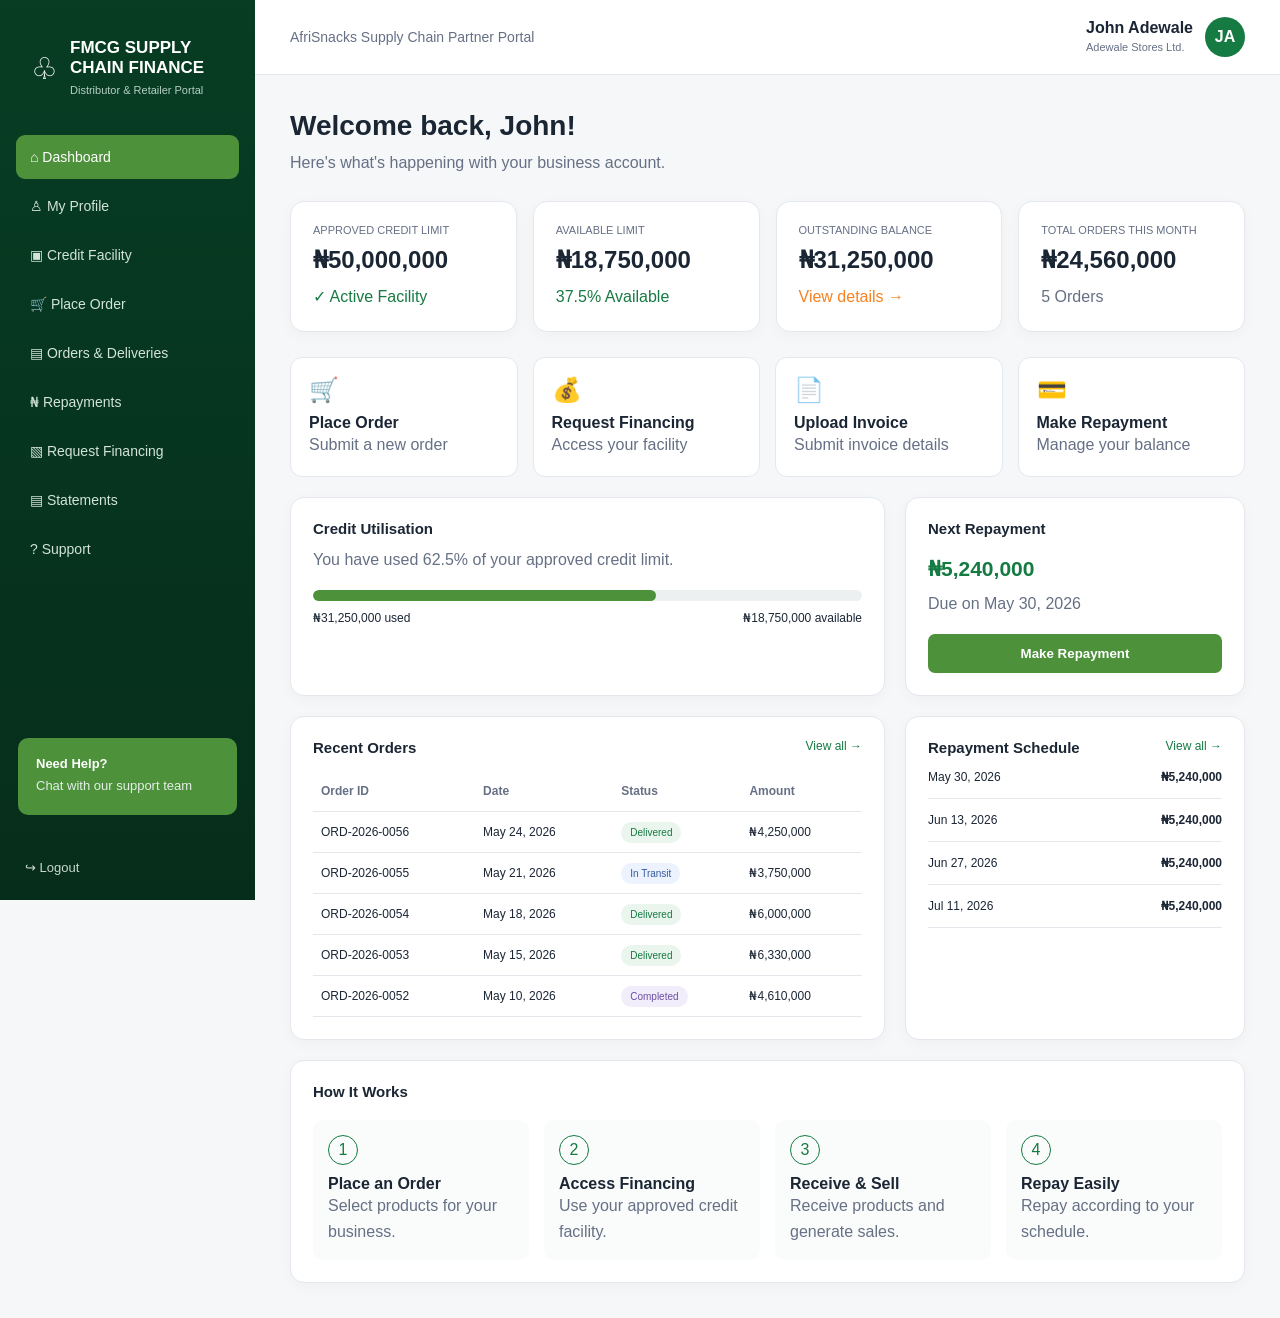
==== distributor.html @ 03cd9485 "Add files via upload" ====
<!DOCTYPE html>
<html lang="en">
<head>
<meta charset="UTF-8">
<meta name="viewport" content="width=device-width, initial-scale=1.0">

<title>AfriSnacks Supply Chain Partner Portal</title>

<style>

*{
  box-sizing:border-box;
  margin:0;
  padding:0;
}

:root{
  --green:#0A4B2A;
  --green2:#167A43;
  --lightgreen:#EAF5ED;
  --orange:#F58220;
  --navy:#10243E;
  --bg:#F5F7F8;
  --white:#FFFFFF;
  --text:#1B2635;
  --muted:#667085;
  --border:#E4E7EC;
}

body{
  font-family:Arial,Helvetica,sans-serif;
  background:var(--bg);
  color:var(--text);
}

.app{
  display:flex;
  min-height:100vh;
}

/* SIDEBAR */

.sidebar{
  width:255px;
  background:linear-gradient(180deg,#073D23,#062D1B);
  color:white;
  padding:28px 16px;
  position:fixed;
  left:0;
  top:0;
  bottom:0;
  z-index:20;
}

.brand{
  padding:10px 15px 35px;
  display:flex;
  gap:12px;
  align-items:center;
}

.brand-icon{
  font-size:30px;
}

.brand h2{
  font-size:17px;
}

.brand p{
  font-size:11px;
  color:#b6d0c0;
  margin-top:4px;
}

.nav-btn{
  width:100%;
  border:none;
  background:transparent;
  color:#d2e3d9;
  padding:14px;
  text-align:left;
  border-radius:9px;
  margin-bottom:5px;
  cursor:pointer;
  font-size:14px;
}

.nav-btn:hover{
  background:rgba(255,255,255,.08);
}

.nav-btn.active{
  background:#4D913B;
  color:white;
}

.help{
  position:absolute;
  bottom:85px;
  left:18px;
  right:18px;
  padding:18px;
  background:#4D913B;
  border-radius:10px;
  font-size:13px;
}

.logout{
  position:absolute;
  bottom:25px;
  left:25px;
  color:#c9d9cf;
  font-size:13px;
  cursor:pointer;
}

/* MAIN */

.main{
  margin-left:255px;
  width:calc(100% - 255px);
}

.topbar{
  min-height:75px;
  background:white;
  border-bottom:1px solid var(--border);
  display:flex;
  align-items:center;
  justify-content:space-between;
  padding:15px 35px;
}

.portal-name{
  color:var(--muted);
  font-size:14px;
}

.user{
  display:flex;
  align-items:center;
  gap:12px;
}

.avatar{
  width:40px;
  height:40px;
  border-radius:50%;
  background:var(--green2);
  color:white;
  display:flex;
  align-items:center;
  justify-content:center;
  font-weight:bold;
}

.content{
  padding:35px;
  max-width:1500px;
}

/* GENERAL */

h1{
  font-size:28px;
  margin-bottom:8px;
}

h2{
  font-size:19px;
}

h3{
  font-size:15px;
}

p{
  color:var(--muted);
  line-height:1.6;
}

.card{
  background:white;
  border:1px solid var(--border);
  border-radius:14px;
  padding:22px;
  box-shadow:0 4px 15px rgba(16,36,62,.03);
}

.label{
  font-size:11px;
  color:var(--muted);
  text-transform:uppercase;
}

.green{
  color:var(--green2);
}

.orange{
  color:var(--orange);
}

.btn{
  border:none;
  border-radius:7px;
  padding:12px 18px;
  font-weight:bold;
  cursor:pointer;
}

.primary{
  background:#4D913B;
  color:white;
}

.secondary{
  background:#eef5ef;
  color:var(--green);
}

.mobile-menu{
  display:none;
}

/* KPI */

.kpi-grid{
  display:grid;
  grid-template-columns:repeat(4,1fr);
  gap:16px;
  margin:25px 0;
}

.kpi-value{
  font-size:24px;
  font-weight:bold;
  margin:10px 0;
}

/* GRID */

.two-col{
  display:grid;
  grid-template-columns:1.4fr .8fr;
  gap:20px;
  margin-bottom:20px;
}

.orders-grid{
  display:grid;
  grid-template-columns:1.4fr .8fr;
  gap:20px;
}

/* UTILISATION */

.progress{
  width:100%;
  height:11px;
  background:#edf0f1;
  border-radius:10px;
  overflow:hidden;
  margin:18px 0 10px;
}

.progress span{
  display:block;
  height:100%;
  width:62.5%;
  background:#4D913B;
  border-radius:10px;
}

/* TABLE */

.table{
  width:100%;
  border-collapse:collapse;
  margin-top:15px;
}

.table th,
.table td{
  text-align:left;
  padding:13px 8px;
  border-bottom:1px solid var(--border);
  font-size:12px;
}

.table th{
  color:var(--muted);
}

.badge{
  padding:5px 9px;
  border-radius:20px;
  font-size:10px;
}

.delivered{
  color:var(--green2);
  background:#eaf5ed;
}

.transit{
  color:#355B9B;
  background:#edf2ff;
}

.completed{
  color:#6B4EA0;
  background:#f1edfb;
}

/* REPAYMENT */

.repayment{
  padding:14px 0;
  border-bottom:1px solid var(--border);
  display:flex;
  justify-content:space-between;
  gap:10px;
  font-size:12px;
}

/* HOW */

.how{
  display:grid;
  grid-template-columns:repeat(4,1fr);
  gap:15px;
}

.how-step{
  padding:15px;
  border-radius:10px;
  background:#fafbfb;
}

.number{
  width:30px;
  height:30px;
  border-radius:50%;
  border:1px solid var(--green2);
  color:var(--green2);
  display:flex;
  align-items:center;
  justify-content:center;
  margin-bottom:10px;
}

/* ACTIONS */

.quick-actions{
  display:grid;
  grid-template-columns:repeat(4,1fr);
  gap:15px;
  margin-bottom:20px;
}

.action{
  background:white;
  border:1px solid var(--border);
  border-radius:12px;
  padding:18px;
  cursor:pointer;
  transition:.2s;
}

.action:hover{
  transform:translateY(-4px);
  box-shadow:0 10px 20px rgba(0,0,0,.06);
}

.action-icon{
  font-size:24px;
  margin-bottom:10px;
}

/* MODAL */

.modal{
  display:none;
  position:fixed;
  inset:0;
  background:rgba(0,0,0,.5);
  align-items:center;
  justify-content:center;
  z-index:100;
  padding:20px;
}

.modal.show{
  display:flex;
}

.modal-box{
  background:white;
  width:min(500px,100%);
  padding:30px;
  border-radius:16px;
}

.modal-box h2{
  margin-bottom:15px;
}

.modal-box input,
.modal-box select{
  width:100%;
  padding:13px;
  margin:10px 0;
  border:1px solid var(--border);
  border-radius:7px;
}

.modal-actions{
  display:flex;
  justify-content:flex-end;
  gap:10px;
  margin-top:15px;
}

/* MOBILE */

@media(max-width:1000px){

.sidebar{
  transform:translateX(-100%);
  transition:.3s;
}

.sidebar.show{
  transform:translateX(0);
}

.main{
  margin-left:0;
  width:100%;
}

.mobile-menu{
  display:block;
  border:none;
  background:none;
  font-size:24px;
}

.kpi-grid{
  grid-template-columns:repeat(2,1fr);
}

.two-col,
.orders-grid{
  grid-template-columns:1fr;
}

.quick-actions{
  grid-template-columns:repeat(2,1fr);
}

}

@media(max-width:600px){

.content{
  padding:20px;
}

.topbar{
  padding:15px 20px;
}

.portal-name{
  display:none;
}

.kpi-grid,
.quick-actions,
.how{
  grid-template-columns:1fr;
}

.table-wrap{
  overflow-x:auto;
}

.table{
  min-width:600px;
}

}

</style>
</head>

<body>

<div class="app">

<aside class="sidebar" id="sidebar">

<div class="brand">

<div class="brand-icon">♧</div>

<div>
<h2>FMCG SUPPLY CHAIN FINANCE</h2>
<p>Distributor & Retailer Portal</p>
</div>

</div>


<button class="nav-btn active">⌂ Dashboard</button>
<button class="nav-btn">♙ My Profile</button>
<button class="nav-btn">▣ Credit Facility</button>
<button class="nav-btn" onclick="openModal('orderModal')">🛒 Place Order</button>
<button class="nav-btn">▤ Orders & Deliveries</button>
<button class="nav-btn" onclick="openModal('repaymentModal')">₦ Repayments</button>
<button class="nav-btn" onclick="openModal('financeModal')">▧ Request Financing</button>
<button class="nav-btn">▤ Statements</button>
<button class="nav-btn">? Support</button>


<div class="help">
<strong>Need Help?</strong>
<p style="color:#e3efe8;margin-top:5px">
Chat with our support team
</p>
</div>

<div class="logout">
↪ Logout
</div>

</aside>


<main class="main">

<header class="topbar">

<button class="mobile-menu" onclick="toggleMenu()">☰</button>

<div class="portal-name">
AfriSnacks Supply Chain Partner Portal
</div>

<div class="user">
<div>
<strong>John Adewale</strong><br>
<span style="font-size:11px;color:#667085">Adewale Stores Ltd.</span>
</div>

<div class="avatar">JA</div>
</div>

</header>


<section class="content">

<h1>Welcome back, John!</h1>

<p>Here's what's happening with your business account.</p>


<div class="kpi-grid">

<div class="card">
<div class="label">APPROVED CREDIT LIMIT</div>
<div class="kpi-value">₦50,000,000</div>
<p class="green">✓ Active Facility</p>
</div>

<div class="card">
<div class="label">AVAILABLE LIMIT</div>
<div class="kpi-value">₦18,750,000</div>
<p class="green">37.5% Available</p>
</div>

<div class="card">
<div class="label">OUTSTANDING BALANCE</div>
<div class="kpi-value">₦31,250,000</div>
<p class="orange">View details →</p>
</div>

<div class="card">
<div class="label">TOTAL ORDERS THIS MONTH</div>
<div class="kpi-value">₦24,560,000</div>
<p>5 Orders</p>
</div>

</div>


<div class="quick-actions">

<div class="action" onclick="openModal('orderModal')">
<div class="action-icon">🛒</div>
<strong>Place Order</strong>
<p>Submit a new order</p>
</div>

<div class="action" onclick="openModal('financeModal')">
<div class="action-icon">💰</div>
<strong>Request Financing</strong>
<p>Access your facility</p>
</div>

<div class="action" onclick="openModal('invoiceModal')">
<div class="action-icon">📄</div>
<strong>Upload Invoice</strong>
<p>Submit invoice details</p>
</div>

<div class="action" onclick="openModal('repaymentModal')">
<div class="action-icon">💳</div>
<strong>Make Repayment</strong>
<p>Manage your balance</p>
</div>

</div>


<div class="two-col">

<div class="card">

<h3>Credit Utilisation</h3>

<p style="margin-top:10px">
You have used 62.5% of your approved credit limit.
</p>

<div class="progress">
<span></span>
</div>

<div style="display:flex;justify-content:space-between;font-size:12px">
<span>₦31,250,000 used</span>
<span>₦18,750,000 available</span>
</div>

</div>


<div class="card">

<h3>Next Repayment</h3>

<div class="kpi-value green"
style="font-size:21px;margin-top:20px">
₦5,240,000
</div>

<p>Due on May 30, 2026</p>

<button class="btn primary"
style="width:100%;margin-top:18px"
onclick="openModal('repaymentModal')">
Make Repayment
</button>

</div>

</div>


<div class="orders-grid">

<div class="card">

<div style="display:flex;justify-content:space-between">
<h3>Recent Orders</h3>
<span class="green" style="font-size:12px">View all →</span>
</div>

<div class="table-wrap">

<table class="table">

<thead>
<tr>
<th>Order ID</th>
<th>Date</th>
<th>Status</th>
<th>Amount</th>
</tr>
</thead>

<tbody>

<tr>
<td>ORD-2026-0056</td>
<td>May 24, 2026</td>
<td><span class="badge delivered">Delivered</span></td>
<td>₦4,250,000</td>
</tr>

<tr>
<td>ORD-2026-0055</td>
<td>May 21, 2026</td>
<td><span class="badge transit">In Transit</span></td>
<td>₦3,750,000</td>
</tr>

<tr>
<td>ORD-2026-0054</td>
<td>May 18, 2026</td>
<td><span class="badge delivered">Delivered</span></td>
<td>₦6,000,000</td>
</tr>

<tr>
<td>ORD-2026-0053</td>
<td>May 15, 2026</td>
<td><span class="badge delivered">Delivered</span></td>
<td>₦6,330,000</td>
</tr>

<tr>
<td>ORD-2026-0052</td>
<td>May 10, 2026</td>
<td><span class="badge completed">Completed</span></td>
<td>₦4,610,000</td>
</tr>

</tbody>

</table>

</div>

</div>


<div class="card">

<div style="display:flex;justify-content:space-between">
<h3>Repayment Schedule</h3>
<span class="green" style="font-size:12px">View all →</span>
</div>

<div class="repayment">
<span>May 30, 2026</span>
<strong>₦5,240,000</strong>
</div>

<div class="repayment">
<span>Jun 13, 2026</span>
<strong>₦5,240,000</strong>
</div>

<div class="repayment">
<span>Jun 27, 2026</span>
<strong>₦5,240,000</strong>
</div>

<div class="repayment">
<span>Jul 11, 2026</span>
<strong>₦5,240,000</strong>
</div>

</div>

</div>


<div class="card" style="margin-top:20px">

<h3>How It Works</h3>

<div class="how" style="margin-top:20px">

<div class="how-step">
<div class="number">1</div>
<strong>Place an Order</strong>
<p>Select products for your business.</p>
</div>

<div class="how-step">
<div class="number">2</div>
<strong>Access Financing</strong>
<p>Use your approved credit facility.</p>
</div>

<div class="how-step">
<div class="number">3</div>
<strong>Receive & Sell</strong>
<p>Receive products and generate sales.</p>
</div>

<div class="how-step">
<div class="number">4</div>
<strong>Repay Easily</strong>
<p>Repay according to your schedule.</p>
</div>

</div>

</div>

</section>

</main>

</div>


<!-- ORDER MODAL -->

<div class="modal" id="orderModal">

<div class="modal-box">

<h2>Place New Order</h2>

<p>Select products and submit an order request.</p>

<select>
<option>Select Product Category</option>
<option>Snacks</option>
<option>Beverages</option>
<option>Confectionery</option>
</select>

<input type="number" placeholder="Order Amount">

<div class="modal-actions">

<button class="btn secondary"
onclick="closeModal('orderModal')">
Cancel
</button>

<button class="btn primary"
onclick="submitOrder()">
Submit Order
</button>

</div>

</div>

</div>


<!-- FINANCING MODAL -->

<div class="modal" id="financeModal">

<div class="modal-box">

<h2>Request Financing</h2>

<p>Your available facility is ₦18,750,000.</p>

<input type="number" placeholder="Enter Financing Amount">

<div class="modal-actions">

<button class="btn secondary"
onclick="closeModal('financeModal')">
Cancel
</button>

<button class="btn primary"
onclick="submitFinance()">
Submit Request
</button>

</div>

</div>

</div>


<!-- INVOICE MODAL -->

<div class="modal" id="invoiceModal">

<div class="modal-box">

<h2>Upload Invoice</h2>

<input type="text" placeholder="Invoice Number">

<input type="number" placeholder="Invoice Amount">

<input type="file">

<div class="modal-actions">

<button class="btn secondary"
onclick="closeModal('invoiceModal')">
Cancel
</button>

<button class="btn primary"
onclick="submitInvoice()">
Upload Invoice
</button>

</div>

</div>

</div>


<!-- REPAYMENT MODAL -->

<div class="modal" id="repaymentModal">

<div class="modal-box">

<h2>Make Repayment</h2>

<p>Next repayment: ₦5,240,000</p>

<input type="number" placeholder="Enter Repayment Amount">

<div class="modal-actions">

<button class="btn secondary"
onclick="closeModal('repaymentModal')">
Cancel
</button>

<button class="btn primary"
onclick="submitRepayment()">
Confirm Payment
</button>

</div>

</div>

</div>


<script>

function toggleMenu(){
document.getElementById("sidebar").classList.toggle("show");
}

function openModal(id){
document.getElementById(id).classList.add("show");
}

function closeModal(id){
document.getElementById(id).classList.remove("show");
}

function submitOrder(){
closeModal("orderModal");
alert("✓ Order request successfully submitted!");
}

function submitFinance(){
closeModal("financeModal");
alert("✓ Financing request submitted for review!");
}

function submitInvoice(){
closeModal("invoiceModal");
alert("✓ Invoice successfully uploaded!");
}

function submitRepayment(){
closeModal("repaymentModal");
alert("✓ Repayment request successfully submitted!");
}

</script>

</body>
</html>
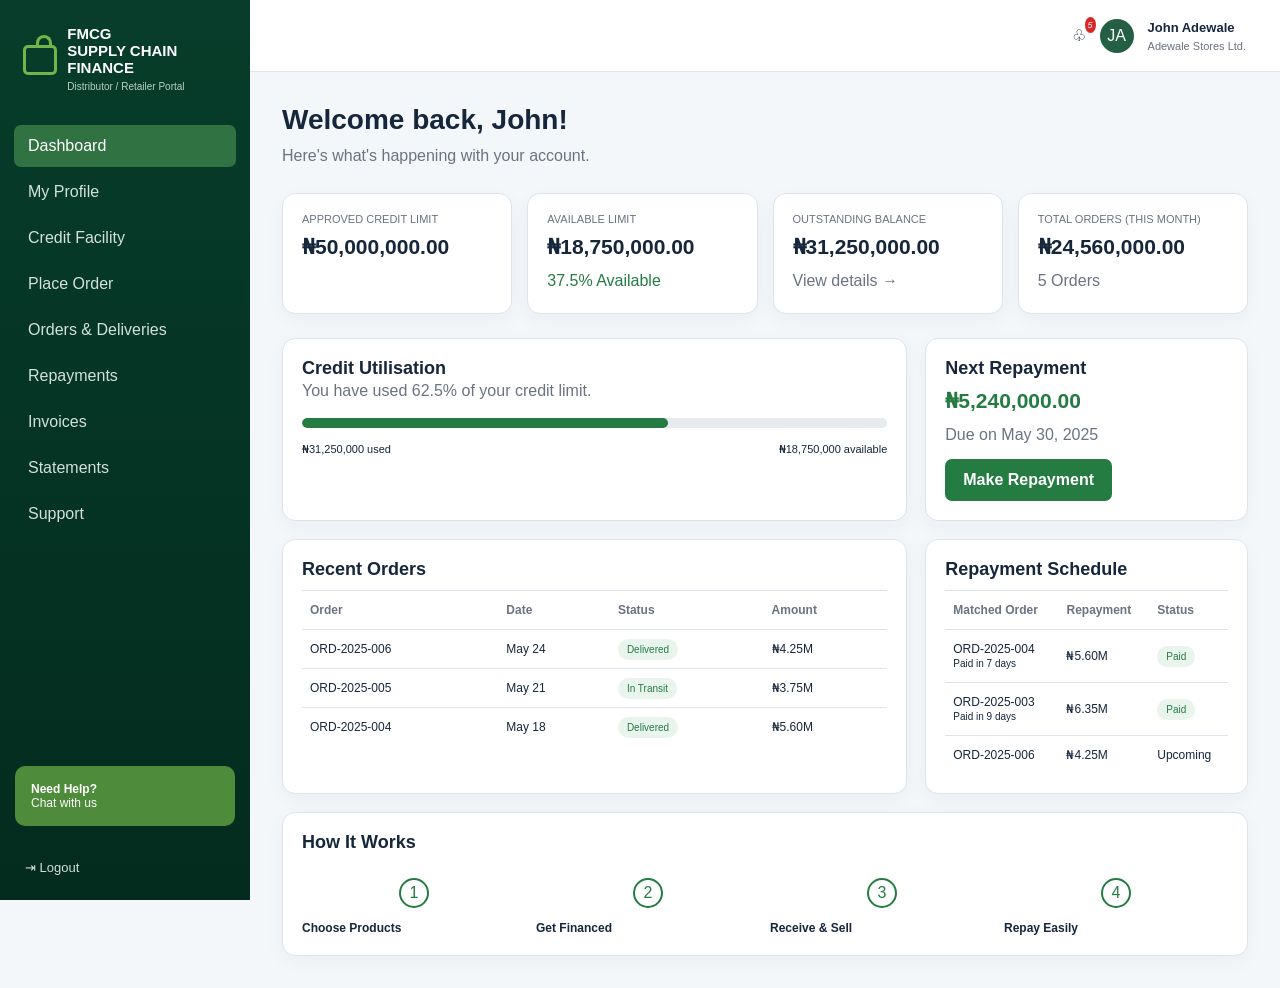
==== commit 67a4e880: "Update distributor.html" ====
--- a/distributor.html
+++ b/distributor.html
@@ -1,984 +1,22 @@
 <!DOCTYPE html>
-<html lang="en">
-<head>
-<meta charset="UTF-8">
-<meta name="viewport" content="width=device-width, initial-scale=1.0">
-
-<title>AfriSnacks Supply Chain Partner Portal</title>
-
+<html lang="en"><head><meta charset="UTF-8"><meta name="viewport" content="width=device-width,initial-scale=1.0"><title>AfriSnacks Supply Chain Finance Portal</title>
 <style>
-
-*{
-  box-sizing:border-box;
-  margin:0;
-  padding:0;
-}
-
-:root{
-  --green:#0A4B2A;
-  --green2:#167A43;
-  --lightgreen:#EAF5ED;
-  --orange:#F58220;
-  --navy:#10243E;
-  --bg:#F5F7F8;
-  --white:#FFFFFF;
-  --text:#1B2635;
-  --muted:#667085;
-  --border:#E4E7EC;
-}
-
-body{
-  font-family:Arial,Helvetica,sans-serif;
-  background:var(--bg);
-  color:var(--text);
-}
-
-.app{
-  display:flex;
-  min-height:100vh;
-}
-
-/* SIDEBAR */
-
-.sidebar{
-  width:255px;
-  background:linear-gradient(180deg,#073D23,#062D1B);
-  color:white;
-  padding:28px 16px;
-  position:fixed;
-  left:0;
-  top:0;
-  bottom:0;
-  z-index:20;
-}
-
-.brand{
-  padding:10px 15px 35px;
-  display:flex;
-  gap:12px;
-  align-items:center;
-}
-
-.brand-icon{
-  font-size:30px;
-}
-
-.brand h2{
-  font-size:17px;
-}
-
-.brand p{
-  font-size:11px;
-  color:#b6d0c0;
-  margin-top:4px;
-}
-
-.nav-btn{
-  width:100%;
-  border:none;
-  background:transparent;
-  color:#d2e3d9;
-  padding:14px;
-  text-align:left;
-  border-radius:9px;
-  margin-bottom:5px;
-  cursor:pointer;
-  font-size:14px;
-}
-
-.nav-btn:hover{
-  background:rgba(255,255,255,.08);
-}
-
-.nav-btn.active{
-  background:#4D913B;
-  color:white;
-}
-
-.help{
-  position:absolute;
-  bottom:85px;
-  left:18px;
-  right:18px;
-  padding:18px;
-  background:#4D913B;
-  border-radius:10px;
-  font-size:13px;
-}
-
-.logout{
-  position:absolute;
-  bottom:25px;
-  left:25px;
-  color:#c9d9cf;
-  font-size:13px;
-  cursor:pointer;
-}
-
-/* MAIN */
-
-.main{
-  margin-left:255px;
-  width:calc(100% - 255px);
-}
-
-.topbar{
-  min-height:75px;
-  background:white;
-  border-bottom:1px solid var(--border);
-  display:flex;
-  align-items:center;
-  justify-content:space-between;
-  padding:15px 35px;
-}
-
-.portal-name{
-  color:var(--muted);
-  font-size:14px;
-}
-
-.user{
-  display:flex;
-  align-items:center;
-  gap:12px;
-}
-
-.avatar{
-  width:40px;
-  height:40px;
-  border-radius:50%;
-  background:var(--green2);
-  color:white;
-  display:flex;
-  align-items:center;
-  justify-content:center;
-  font-weight:bold;
-}
-
-.content{
-  padding:35px;
-  max-width:1500px;
-}
-
-/* GENERAL */
-
-h1{
-  font-size:28px;
-  margin-bottom:8px;
-}
-
-h2{
-  font-size:19px;
-}
-
-h3{
-  font-size:15px;
-}
-
-p{
-  color:var(--muted);
-  line-height:1.6;
-}
-
-.card{
-  background:white;
-  border:1px solid var(--border);
-  border-radius:14px;
-  padding:22px;
-  box-shadow:0 4px 15px rgba(16,36,62,.03);
-}
-
-.label{
-  font-size:11px;
-  color:var(--muted);
-  text-transform:uppercase;
-}
-
-.green{
-  color:var(--green2);
-}
-
-.orange{
-  color:var(--orange);
-}
-
-.btn{
-  border:none;
-  border-radius:7px;
-  padding:12px 18px;
-  font-weight:bold;
-  cursor:pointer;
-}
-
-.primary{
-  background:#4D913B;
-  color:white;
-}
-
-.secondary{
-  background:#eef5ef;
-  color:var(--green);
-}
-
-.mobile-menu{
-  display:none;
-}
-
-/* KPI */
-
-.kpi-grid{
-  display:grid;
-  grid-template-columns:repeat(4,1fr);
-  gap:16px;
-  margin:25px 0;
-}
-
-.kpi-value{
-  font-size:24px;
-  font-weight:bold;
-  margin:10px 0;
-}
-
-/* GRID */
-
-.two-col{
-  display:grid;
-  grid-template-columns:1.4fr .8fr;
-  gap:20px;
-  margin-bottom:20px;
-}
-
-.orders-grid{
-  display:grid;
-  grid-template-columns:1.4fr .8fr;
-  gap:20px;
-}
-
-/* UTILISATION */
-
-.progress{
-  width:100%;
-  height:11px;
-  background:#edf0f1;
-  border-radius:10px;
-  overflow:hidden;
-  margin:18px 0 10px;
-}
-
-.progress span{
-  display:block;
-  height:100%;
-  width:62.5%;
-  background:#4D913B;
-  border-radius:10px;
-}
-
-/* TABLE */
-
-.table{
-  width:100%;
-  border-collapse:collapse;
-  margin-top:15px;
-}
-
-.table th,
-.table td{
-  text-align:left;
-  padding:13px 8px;
-  border-bottom:1px solid var(--border);
-  font-size:12px;
-}
-
-.table th{
-  color:var(--muted);
-}
-
-.badge{
-  padding:5px 9px;
-  border-radius:20px;
-  font-size:10px;
-}
-
-.delivered{
-  color:var(--green2);
-  background:#eaf5ed;
-}
-
-.transit{
-  color:#355B9B;
-  background:#edf2ff;
-}
-
-.completed{
-  color:#6B4EA0;
-  background:#f1edfb;
-}
-
-/* REPAYMENT */
-
-.repayment{
-  padding:14px 0;
-  border-bottom:1px solid var(--border);
-  display:flex;
-  justify-content:space-between;
-  gap:10px;
-  font-size:12px;
-}
-
-/* HOW */
-
-.how{
-  display:grid;
-  grid-template-columns:repeat(4,1fr);
-  gap:15px;
-}
-
-.how-step{
-  padding:15px;
-  border-radius:10px;
-  background:#fafbfb;
-}
-
-.number{
-  width:30px;
-  height:30px;
-  border-radius:50%;
-  border:1px solid var(--green2);
-  color:var(--green2);
-  display:flex;
-  align-items:center;
-  justify-content:center;
-  margin-bottom:10px;
-}
-
-/* ACTIONS */
-
-.quick-actions{
-  display:grid;
-  grid-template-columns:repeat(4,1fr);
-  gap:15px;
-  margin-bottom:20px;
-}
-
-.action{
-  background:white;
-  border:1px solid var(--border);
-  border-radius:12px;
-  padding:18px;
-  cursor:pointer;
-  transition:.2s;
-}
-
-.action:hover{
-  transform:translateY(-4px);
-  box-shadow:0 10px 20px rgba(0,0,0,.06);
-}
-
-.action-icon{
-  font-size:24px;
-  margin-bottom:10px;
-}
-
-/* MODAL */
-
-.modal{
-  display:none;
-  position:fixed;
-  inset:0;
-  background:rgba(0,0,0,.5);
-  align-items:center;
-  justify-content:center;
-  z-index:100;
-  padding:20px;
-}
-
-.modal.show{
-  display:flex;
-}
-
-.modal-box{
-  background:white;
-  width:min(500px,100%);
-  padding:30px;
-  border-radius:16px;
-}
-
-.modal-box h2{
-  margin-bottom:15px;
-}
-
-.modal-box input,
-.modal-box select{
-  width:100%;
-  padding:13px;
-  margin:10px 0;
-  border:1px solid var(--border);
-  border-radius:7px;
-}
-
-.modal-actions{
-  display:flex;
-  justify-content:flex-end;
-  gap:10px;
-  margin-top:15px;
-}
-
-/* MOBILE */
-
-@media(max-width:1000px){
-
-.sidebar{
-  transform:translateX(-100%);
-  transition:.3s;
-}
-
-.sidebar.show{
-  transform:translateX(0);
-}
-
-.main{
-  margin-left:0;
-  width:100%;
-}
-
-.mobile-menu{
-  display:block;
-  border:none;
-  background:none;
-  font-size:24px;
-}
-
-.kpi-grid{
-  grid-template-columns:repeat(2,1fr);
-}
-
-.two-col,
-.orders-grid{
-  grid-template-columns:1fr;
-}
-
-.quick-actions{
-  grid-template-columns:repeat(2,1fr);
-}
-
-}
-
-@media(max-width:600px){
-
-.content{
-  padding:20px;
-}
-
-.topbar{
-  padding:15px 20px;
-}
-
-.portal-name{
-  display:none;
-}
-
-.kpi-grid,
-.quick-actions,
-.how{
-  grid-template-columns:1fr;
-}
-
-.table-wrap{
-  overflow-x:auto;
-}
-
-.table{
-  min-width:600px;
-}
-
-}
-
-</style>
-</head>
-
-<body>
-
-<div class="app">
-
-<aside class="sidebar" id="sidebar">
-
-<div class="brand">
-
-<div class="brand-icon">♧</div>
-
-<div>
-<h2>FMCG SUPPLY CHAIN FINANCE</h2>
-<p>Distributor & Retailer Portal</p>
-</div>
-
-</div>
-
-
-<button class="nav-btn active">⌂ Dashboard</button>
-<button class="nav-btn">♙ My Profile</button>
-<button class="nav-btn">▣ Credit Facility</button>
-<button class="nav-btn" onclick="openModal('orderModal')">🛒 Place Order</button>
-<button class="nav-btn">▤ Orders & Deliveries</button>
-<button class="nav-btn" onclick="openModal('repaymentModal')">₦ Repayments</button>
-<button class="nav-btn" onclick="openModal('financeModal')">▧ Request Financing</button>
-<button class="nav-btn">▤ Statements</button>
-<button class="nav-btn">? Support</button>
-
-
-<div class="help">
-<strong>Need Help?</strong>
-<p style="color:#e3efe8;margin-top:5px">
-Chat with our support team
-</p>
-</div>
-
-<div class="logout">
-↪ Logout
-</div>
-
-</aside>
-
-
-<main class="main">
-
-<header class="topbar">
-
-<button class="mobile-menu" onclick="toggleMenu()">☰</button>
-
-<div class="portal-name">
-AfriSnacks Supply Chain Partner Portal
-</div>
-
-<div class="user">
-<div>
-<strong>John Adewale</strong><br>
-<span style="font-size:11px;color:#667085">Adewale Stores Ltd.</span>
-</div>
-
-<div class="avatar">JA</div>
-</div>
-
-</header>
-
-
-<section class="content">
-
-<h1>Welcome back, John!</h1>
-
-<p>Here's what's happening with your business account.</p>
-
-
-<div class="kpi-grid">
-
-<div class="card">
-<div class="label">APPROVED CREDIT LIMIT</div>
-<div class="kpi-value">₦50,000,000</div>
-<p class="green">✓ Active Facility</p>
-</div>
-
-<div class="card">
-<div class="label">AVAILABLE LIMIT</div>
-<div class="kpi-value">₦18,750,000</div>
-<p class="green">37.5% Available</p>
-</div>
-
-<div class="card">
-<div class="label">OUTSTANDING BALANCE</div>
-<div class="kpi-value">₦31,250,000</div>
-<p class="orange">View details →</p>
-</div>
-
-<div class="card">
-<div class="label">TOTAL ORDERS THIS MONTH</div>
-<div class="kpi-value">₦24,560,000</div>
-<p>5 Orders</p>
-</div>
-
-</div>
-
-
-<div class="quick-actions">
-
-<div class="action" onclick="openModal('orderModal')">
-<div class="action-icon">🛒</div>
-<strong>Place Order</strong>
-<p>Submit a new order</p>
-</div>
-
-<div class="action" onclick="openModal('financeModal')">
-<div class="action-icon">💰</div>
-<strong>Request Financing</strong>
-<p>Access your facility</p>
-</div>
-
-<div class="action" onclick="openModal('invoiceModal')">
-<div class="action-icon">📄</div>
-<strong>Upload Invoice</strong>
-<p>Submit invoice details</p>
-</div>
-
-<div class="action" onclick="openModal('repaymentModal')">
-<div class="action-icon">💳</div>
-<strong>Make Repayment</strong>
-<p>Manage your balance</p>
-</div>
-
-</div>
-
-
-<div class="two-col">
-
-<div class="card">
-
-<h3>Credit Utilisation</h3>
-
-<p style="margin-top:10px">
-You have used 62.5% of your approved credit limit.
-</p>
-
-<div class="progress">
-<span></span>
-</div>
-
-<div style="display:flex;justify-content:space-between;font-size:12px">
-<span>₦31,250,000 used</span>
-<span>₦18,750,000 available</span>
-</div>
-
-</div>
-
-
-<div class="card">
-
-<h3>Next Repayment</h3>
-
-<div class="kpi-value green"
-style="font-size:21px;margin-top:20px">
-₦5,240,000
-</div>
-
-<p>Due on May 30, 2026</p>
-
-<button class="btn primary"
-style="width:100%;margin-top:18px"
-onclick="openModal('repaymentModal')">
-Make Repayment
-</button>
-
-</div>
-
-</div>
-
-
-<div class="orders-grid">
-
-<div class="card">
-
-<div style="display:flex;justify-content:space-between">
-<h3>Recent Orders</h3>
-<span class="green" style="font-size:12px">View all →</span>
-</div>
-
-<div class="table-wrap">
-
-<table class="table">
-
-<thead>
-<tr>
-<th>Order ID</th>
-<th>Date</th>
-<th>Status</th>
-<th>Amount</th>
-</tr>
-</thead>
-
-<tbody>
-
-<tr>
-<td>ORD-2026-0056</td>
-<td>May 24, 2026</td>
-<td><span class="badge delivered">Delivered</span></td>
-<td>₦4,250,000</td>
-</tr>
-
-<tr>
-<td>ORD-2026-0055</td>
-<td>May 21, 2026</td>
-<td><span class="badge transit">In Transit</span></td>
-<td>₦3,750,000</td>
-</tr>
-
-<tr>
-<td>ORD-2026-0054</td>
-<td>May 18, 2026</td>
-<td><span class="badge delivered">Delivered</span></td>
-<td>₦6,000,000</td>
-</tr>
-
-<tr>
-<td>ORD-2026-0053</td>
-<td>May 15, 2026</td>
-<td><span class="badge delivered">Delivered</span></td>
-<td>₦6,330,000</td>
-</tr>
-
-<tr>
-<td>ORD-2026-0052</td>
-<td>May 10, 2026</td>
-<td><span class="badge completed">Completed</span></td>
-<td>₦4,610,000</td>
-</tr>
-
-</tbody>
-
-</table>
-
-</div>
-
-</div>
-
-
-<div class="card">
-
-<div style="display:flex;justify-content:space-between">
-<h3>Repayment Schedule</h3>
-<span class="green" style="font-size:12px">View all →</span>
-</div>
-
-<div class="repayment">
-<span>May 30, 2026</span>
-<strong>₦5,240,000</strong>
-</div>
-
-<div class="repayment">
-<span>Jun 13, 2026</span>
-<strong>₦5,240,000</strong>
-</div>
-
-<div class="repayment">
-<span>Jun 27, 2026</span>
-<strong>₦5,240,000</strong>
-</div>
-
-<div class="repayment">
-<span>Jul 11, 2026</span>
-<strong>₦5,240,000</strong>
-</div>
-
-</div>
-
-</div>
-
-
-<div class="card" style="margin-top:20px">
-
-<h3>How It Works</h3>
-
-<div class="how" style="margin-top:20px">
-
-<div class="how-step">
-<div class="number">1</div>
-<strong>Place an Order</strong>
-<p>Select products for your business.</p>
-</div>
-
-<div class="how-step">
-<div class="number">2</div>
-<strong>Access Financing</strong>
-<p>Use your approved credit facility.</p>
-</div>
-
-<div class="how-step">
-<div class="number">3</div>
-<strong>Receive & Sell</strong>
-<p>Receive products and generate sales.</p>
-</div>
-
-<div class="how-step">
-<div class="number">4</div>
-<strong>Repay Easily</strong>
-<p>Repay according to your schedule.</p>
-</div>
-
-</div>
-
-</div>
-
-</section>
-
-</main>
-
-</div>
-
-
-<!-- ORDER MODAL -->
-
-<div class="modal" id="orderModal">
-
-<div class="modal-box">
-
-<h2>Place New Order</h2>
-
-<p>Select products and submit an order request.</p>
-
-<select>
-<option>Select Product Category</option>
-<option>Snacks</option>
-<option>Beverages</option>
-<option>Confectionery</option>
-</select>
-
-<input type="number" placeholder="Order Amount">
-
-<div class="modal-actions">
-
-<button class="btn secondary"
-onclick="closeModal('orderModal')">
-Cancel
-</button>
-
-<button class="btn primary"
-onclick="submitOrder()">
-Submit Order
-</button>
-
-</div>
-
-</div>
-
-</div>
-
-
-<!-- FINANCING MODAL -->
-
-<div class="modal" id="financeModal">
-
-<div class="modal-box">
-
-<h2>Request Financing</h2>
-
-<p>Your available facility is ₦18,750,000.</p>
-
-<input type="number" placeholder="Enter Financing Amount">
-
-<div class="modal-actions">
-
-<button class="btn secondary"
-onclick="closeModal('financeModal')">
-Cancel
-</button>
-
-<button class="btn primary"
-onclick="submitFinance()">
-Submit Request
-</button>
-
-</div>
-
-</div>
-
-</div>
-
-
-<!-- INVOICE MODAL -->
-
-<div class="modal" id="invoiceModal">
-
-<div class="modal-box">
-
-<h2>Upload Invoice</h2>
-
-<input type="text" placeholder="Invoice Number">
-
-<input type="number" placeholder="Invoice Amount">
-
-<input type="file">
-
-<div class="modal-actions">
-
-<button class="btn secondary"
-onclick="closeModal('invoiceModal')">
-Cancel
-</button>
-
-<button class="btn primary"
-onclick="submitInvoice()">
-Upload Invoice
-</button>
-
-</div>
-
-</div>
-
-</div>
-
-
-<!-- REPAYMENT MODAL -->
-
-<div class="modal" id="repaymentModal">
-
-<div class="modal-box">
-
-<h2>Make Repayment</h2>
-
-<p>Next repayment: ₦5,240,000</p>
-
-<input type="number" placeholder="Enter Repayment Amount">
-
-<div class="modal-actions">
-
-<button class="btn secondary"
-onclick="closeModal('repaymentModal')">
-Cancel
-</button>
-
-<button class="btn primary"
-onclick="submitRepayment()">
-Confirm Payment
-</button>
-
-</div>
-
-</div>
-
-</div>
-
-
+:root{--navy:#002A5C;--deep:#001C3D;--green:#247C42;--orange:#F58220;--bg:#F4F7FA;--ink:#16263B;--muted:#6B7280;--line:#DDE4EC;--white:#fff}*{box-sizing:border-box;margin:0;padding:0}body{font-family:Arial,Helvetica,sans-serif;background:var(--bg);color:var(--ink)}button{font:inherit}.side{width:250px;background:linear-gradient(180deg,#073D2A,#032B1E);height:100vh;position:fixed;padding:25px 14px;color:white}.logo{display:flex;gap:10px;align-items:center;margin:0 9px 30px}.logo-mark{width:38px;height:30px;border:3px solid #70B64B;border-radius:5px;position:relative}.logo-mark:before{content:"";position:absolute;width:10px;height:10px;border:3px solid #70B64B;border-bottom:0;border-radius:10px 10px 0 0;left:10px;top:-13px}.logo h2{font-size:15px}.logo p{font-size:10px;color:#B7D2C5;margin-top:3px}.nav{border:0;background:transparent;color:#D3E1DB;width:100%;padding:12px 14px;text-align:left;border-radius:7px;margin-bottom:4px;cursor:pointer}.nav:hover,.nav.active{background:#317243;color:white}.help{position:absolute;bottom:74px;left:15px;right:15px;background:#4E8B3A;padding:16px;border-radius:10px;font-size:12px}.logout{position:absolute;bottom:25px;left:25px;color:#D3E1DB;font-size:13px;cursor:pointer}.main{margin-left:250px;min-height:100vh}.top{height:72px;background:white;border-bottom:1px solid var(--line);display:flex;align-items:center;justify-content:space-between;padding:0 34px}.bell{position:relative}.bell i{position:absolute;background:#D92626;color:white;border-radius:50%;font-size:9px;padding:3px;top:-9px;right:-10px}.profile{display:flex;gap:14px;align-items:center}.person{width:34px;height:34px;border-radius:50%;background:#245F43;color:white;display:grid;place-items:center}.content{padding:32px;max-width:1550px}h1{font-size:28px;margin-bottom:8px}h2{font-size:18px}h3{font-size:15px}p{color:var(--muted);line-height:1.55}.cards{display:grid;grid-template-columns:repeat(4,1fr);gap:15px;margin:24px 0}.card{background:white;border:1px solid var(--line);border-radius:13px;padding:19px;box-shadow:0 6px 20px rgba(16,38,61,.04)}.label{font-size:11px;color:var(--muted);text-transform:uppercase}.value{font-size:21px;font-weight:bold;margin:10px 0}.green{color:var(--green)}.orange{color:var(--orange)}.grid{display:grid;grid-template-columns:1.55fr .8fr;gap:18px;margin-top:18px}.progress{height:10px;background:#E7EBEF;border-radius:9px;overflow:hidden;margin:15px 0}.progress span{display:block;height:100%;background:var(--green);border-radius:9px}.table{width:100%;border-collapse:collapse;margin-top:10px}.table th,.table td{padding:12px 8px;border-top:1px solid var(--line);font-size:12px;text-align:left}.table th{color:var(--muted)}.badge{padding:5px 9px;border-radius:20px;background:#E8F4EC;color:var(--green);font-size:10px}.btn{border:0;background:var(--green);color:white;padding:12px 18px;border-radius:7px;font-weight:bold;cursor:pointer}.btn.orangebtn{background:var(--orange);color:#13283B}.pagehead{display:flex;justify-content:space-between;align-items:center;margin-bottom:20px}.timeline{display:grid;grid-template-columns:repeat(4,1fr);gap:10px;margin-top:25px}.timeline .card{text-align:center}.num{width:30px;height:30px;border-radius:50%;border:2px solid var(--green);display:grid;place-items:center;color:var(--green);margin:0 auto 10px}.formgrid{display:grid;grid-template-columns:1fr 1fr;gap:15px;margin-top:20px}input,select{width:100%;padding:12px;border:1px solid var(--line);border-radius:7px;background:white}.empty{padding:40px;text-align:center}.menu{display:none}
+@media(max-width:950px){.side{transform:translateX(-100%);transition:.25s;z-index:10}.side.open{transform:translateX(0)}.main{margin-left:0}.menu{display:block;border:1px solid var(--line);background:white;padding:8px;border-radius:6px}.cards{grid-template-columns:repeat(2,1fr)}.grid{grid-template-columns:1fr}.help{display:none}}
+@media(max-width:600px){.top{padding:0 16px}.content{padding:20px 14px}.cards,.formgrid{grid-template-columns:1fr}.pagehead{gap:10px;align-items:flex-start}.pagehead h1{font-size:24px}.profile span{display:none}.timeline{grid-template-columns:1fr 1fr}.table{font-size:11px}}
+</style></head><body><div id="app"></div>
 <script>
-
-function toggleMenu(){
-document.getElementById("sidebar").classList.toggle("show");
-}
-
-function openModal(id){
-document.getElementById(id).classList.add("show");
-}
-
-function closeModal(id){
-document.getElementById(id).classList.remove("show");
-}
-
-function submitOrder(){
-closeModal("orderModal");
-alert("✓ Order request successfully submitted!");
-}
-
-function submitFinance(){
-closeModal("financeModal");
-alert("✓ Financing request submitted for review!");
-}
-
-function submitInvoice(){
-closeModal("invoiceModal");
-alert("✓ Invoice successfully uploaded!");
-}
-
-function submitRepayment(){
-closeModal("repaymentModal");
-alert("✓ Repayment request successfully submitted!");
-}
-
-</script>
-
-</body>
-</html>+const app=document.getElementById('app');const pages={dashboard:'Dashboard',profile:'My Profile',credit:'Credit Facility',order:'Place Order',orders:'Orders & Deliveries',repayments:'Repayments',invoices:'Invoices',statements:'Statements',support:'Support'};let current='dashboard';
+function layout(content){app.innerHTML=`<aside class="side" id="side"><div class="logo"><div class="logo-mark"></div><div><h2>FMCG<br>SUPPLY CHAIN FINANCE</h2><p>Distributor / Retailer Portal</p></div></div>${Object.entries(pages).map(([k,v])=>`<button class="nav ${current===k?'active':''}" onclick="go('${k}')">${v}</button>`).join('')}<div class="help"><b>Need Help?</b><br><span>Chat with us</span></div><div class="logout" onclick="alert('Prototype logout action')">⇥ Logout</div></aside><main class="main"><header class="top"><button class="menu" onclick="document.getElementById('side').classList.toggle('open')">☰</button><div style="margin-left:auto" class="profile"><div class="bell">♧<i>5</i></div><div class="person">JA</div><div><b style="font-size:13px">John Adewale</b><br><span style="font-size:11px;color:var(--muted)">Adewale Stores Ltd.</span></div></div></header><section class="content">${content}</section></main>`}
+function go(p){current=p;render();window.scrollTo({top:0,behavior:'smooth'})}
+function dashboard(){layout(`<h1>Welcome back, John!</h1><p>Here's what's happening with your account.</p><div class="cards">${[['APPROVED CREDIT LIMIT','₦50,000,000.00',''],['AVAILABLE LIMIT','₦18,750,000.00','37.5% Available'],['OUTSTANDING BALANCE','₦31,250,000.00','View details →'],['TOTAL ORDERS (THIS MONTH)','₦24,560,000.00','5 Orders']].map(x=>`<div class="card"><div class="label">${x[0]}</div><div class="value">${x[1]}</div><p class="${x[2].includes('%')?'green':''}">${x[2]}</p></div>`).join('')}</div><div class="grid"><div class="card"><h2>Credit Utilisation</h2><p>You have used 62.5% of your credit limit.</p><div class="progress"><span style="width:62.5%"></span></div><div style="display:flex;justify-content:space-between;font-size:11px"><span>₦31,250,000 used</span><span>₦18,750,000 available</span></div></div><div class="card"><h2>Next Repayment</h2><div class="value green">₦5,240,000.00</div><p>Due on May 30, 2025</p><button class="btn" style="margin-top:12px" onclick="go('repayments')">Make Repayment</button></div></div><div class="grid"><div class="card"><h2>Recent Orders</h2><table class="table"><thead><tr><th>Order</th><th>Date</th><th>Status</th><th>Amount</th></tr></thead><tbody><tr><td>ORD-2025-006</td><td>May 24</td><td><span class="badge">Delivered</span></td><td>₦4.25M</td></tr><tr><td>ORD-2025-005</td><td>May 21</td><td><span class="badge">In Transit</span></td><td>₦3.75M</td></tr><tr><td>ORD-2025-004</td><td>May 18</td><td><span class="badge">Delivered</span></td><td>₦5.60M</td></tr></tbody></table></div><div class="card"><h2>Repayment Schedule</h2><table class="table"><thead><tr><th>Matched Order</th><th>Repayment</th><th>Status</th></tr></thead><tbody><tr><td>ORD-2025-004<br><small>Paid in 7 days</small></td><td>₦5.60M</td><td><span class="badge">Paid</span></td></tr><tr><td>ORD-2025-003<br><small>Paid in 9 days</small></td><td>₦6.35M</td><td><span class="badge">Paid</span></td></tr><tr><td>ORD-2025-006</td><td>₦4.25M</td><td>Upcoming</td></tr></tbody></table></div></div><div class="card" style="margin-top:18px"><h2>How It Works</h2><div class="timeline">${[['1','Choose Products'],['2','Get Financed'],['3','Receive & Sell'],['4','Repay Easily']].map(x=>`<div><div class="num">${x[0]}</div><b style="font-size:12px">${x[1]}</b></div>`).join('')}</div></div>`)}
+function profile(){layout(`<div class="pagehead"><div><h1>My Profile</h1><p>Manage your business and account information.</p></div><button class="btn">Save Changes</button></div><div class="grid"><div class="card"><h2>Adewale Stores Ltd.</h2><div class="formgrid"><div><label>Contact Name</label><input value="John Adewale"></div><div><label>Phone Number</label><input value="+234 803 000 0000"></div><div><label>Email</label><input value="john@adewalestores.com"></div><div><label>Business Location</label><input value="Lagos, Nigeria"></div></div></div><div class="card"><h2>Account Status</h2><div class="value green">Verified</div><p>KYC and distributor onboarding successfully completed.</p></div></div>`)}
+function credit(){layout(`<div class="pagehead"><div><h1>Credit Facility</h1><p>View your facility, utilisation and available funding.</p></div></div><div class="cards">${[['APPROVED LIMIT','₦50,000,000',''],['USED FACILITY','₦31,250,000','62.5% utilised'],['AVAILABLE LIMIT','₦18,750,000','Ready to support new orders'],['NEXT REVIEW','June 30, 2025','']].map(x=>`<div class="card"><div class="label">${x[0]}</div><div class="value">${x[1]}</div><p>${x[2]}</p></div>`).join('')}</div><div class="card"><h2>Facility Utilisation</h2><div class="progress"><span style="width:62.5%"></span></div><p>Keep repayments timely to maintain strong facility availability.</p></div>`)}
+function order(){layout(`<div class="pagehead"><div><h1>Place Order</h1><p>Create a new stock order and request financing.</p></div><button class="btn orangebtn" onclick="alert('Order submitted for prototype review')">Submit Order</button></div><div class="card"><div class="formgrid"><div><label>Product Category</label><select><option>AfriSnacks Core Products</option><option>Premium Range</option></select></div><div><label>Order Value</label><input value="₦4,250,000"></div><div><label>Requested Delivery Date</label><input type="date" value="2025-06-02"></div><div><label>Financing Option</label><select><option>Use Available Credit</option></select></div></div></div><div class="card" style="margin-top:18px"><h2>Order Summary</h2><p style="margin-top:10px">Financing is subject to available credit and order approval.</p></div>`)}
+function orders(){layout(`<div class="pagehead"><div><h1>Orders & Deliveries</h1><p>Track current and completed AfriSnacks orders.</p></div><button class="btn" onclick="go('order')">Place New Order</button></div><div class="card"><table class="table"><thead><tr><th>Order</th><th>Date</th><th>Delivery</th><th>Amount</th><th>Repayment Link</th></tr></thead><tbody><tr><td>ORD-2025-006</td><td>May 24</td><td><span class="badge">Delivered</span></td><td>₦4.25M</td><td>Upcoming</td></tr><tr><td>ORD-2025-005</td><td>May 21</td><td><span class="badge">In Transit</span></td><td>₦3.75M</td><td>Pending delivery</td></tr><tr><td>ORD-2025-004</td><td>May 18</td><td><span class="badge">Delivered</span></td><td>₦5.60M</td><td class="green">Paid in 7 days</td></tr><tr><td>ORD-2025-003</td><td>May 15</td><td><span class="badge">Delivered</span></td><td>₦6.35M</td><td class="green">Paid in 9 days</td></tr></tbody></table></div>`)}
+function repayments(){layout(`<div class="pagehead"><div><h1>Repayments</h1><p>Repayments are matched directly to financed orders.</p></div><button class="btn">Make Repayment</button></div><div class="cards">${[['PAID THIS MONTH','₦11,950,000',''],['AVERAGE REPAYMENT TIME','8 DAYS','Within 10-day target'],['UPCOMING','₦4,250,000','ORD-2025-006'],['ON-TIME RATE','100%','']].map(x=>`<div class="card"><div class="label">${x[0]}</div><div class="value ${x[1].includes('DAYS')?'green':''}">${x[1]}</div><p>${x[2]}</p></div>`).join('')}</div><div class="card"><h2>Order-Matched Repayment Schedule</h2><table class="table"><thead><tr><th>Order</th><th>Order Date</th><th>Repayment Date</th><th>Amount</th><th>Time Taken</th><th>Status</th></tr></thead><tbody><tr><td>ORD-2025-004</td><td>May 18</td><td>May 25</td><td>₦5.60M</td><td class="green">7 days</td><td><span class="badge">Paid</span></td></tr><tr><td>ORD-2025-003</td><td>May 15</td><td>May 24</td><td>₦6.35M</td><td class="green">9 days</td><td><span class="badge">Paid</span></td></tr><tr><td>ORD-2025-006</td><td>May 24</td><td>May 30</td><td>₦4.25M</td><td>Due in 6 days</td><td>Upcoming</td></tr></tbody></table></div>`)}
+function invoices(){layout(`<div class="pagehead"><div><h1>Invoices</h1><p>Review invoices generated for financed and completed orders.</p></div></div><div class="card"><table class="table"><thead><tr><th>Invoice</th><th>Order</th><th>Amount</th><th>Due Date</th><th>Status</th></tr></thead><tbody><tr><td>INV-2025-206</td><td>ORD-2025-006</td><td>₦4.25M</td><td>May 30</td><td>Open</td></tr><tr><td>INV-2025-204</td><td>ORD-2025-004</td><td>₦5.60M</td><td>May 25</td><td><span class="badge">Paid</span></td></tr><tr><td>INV-2025-203</td><td>ORD-2025-003</td><td>₦6.35M</td><td>May 24</td><td><span class="badge">Paid</span></td></tr></tbody></table></div>`)}
+function statements(){layout(`<div class="pagehead"><div><h1>Statements</h1><p>Account activity and facility movement.</p></div><button class="btn">Download Statement</button></div><div class="card"><table class="table"><thead><tr><th>Date</th><th>Description</th><th>Debit</th><th>Credit</th><th>Balance</th></tr></thead><tbody><tr><td>May 25</td><td>Repayment: ORD-2025-004</td><td>₦5.60M</td><td>-</td><td>₦31.25M</td></tr><tr><td>May 24</td><td>Financing: ORD-2025-006</td><td>-</td><td>₦4.25M</td><td>₦36.85M</td></tr><tr><td>May 24</td><td>Repayment: ORD-2025-003</td><td>₦6.35M</td><td>-</td><td>₦32.60M</td></tr></tbody></table></div>`)}
+function support(){layout(`<div class="pagehead"><div><h1>Support</h1><p>Get help with orders, financing or repayments.</p></div></div><div class="grid"><div class="card"><h2>Send a Support Request</h2><div class="formgrid"><div><label>Topic</label><select><option>Order & Delivery</option><option>Credit Facility</option><option>Repayment</option></select></div><div><label>Priority</label><select><option>Normal</option><option>Urgent</option></select></div></div><textarea style="width:100%;height:120px;margin-top:15px;padding:12px;border:1px solid var(--line);border-radius:7px" placeholder="Describe your request"></textarea><br><button class="btn" style="margin-top:12px">Submit Request</button></div><div class="card"><h2>Need immediate help?</h2><p style="margin-top:12px">Our supply chain finance support team is available to assist with account and transaction enquiries.</p><div class="value green" style="font-size:16px">Chat with Support</div></div></div>`)}
+function render(){({dashboard,profile,credit,order,orders,repayments,invoices,statements,support})[current]()}render();
+</script></body></html>
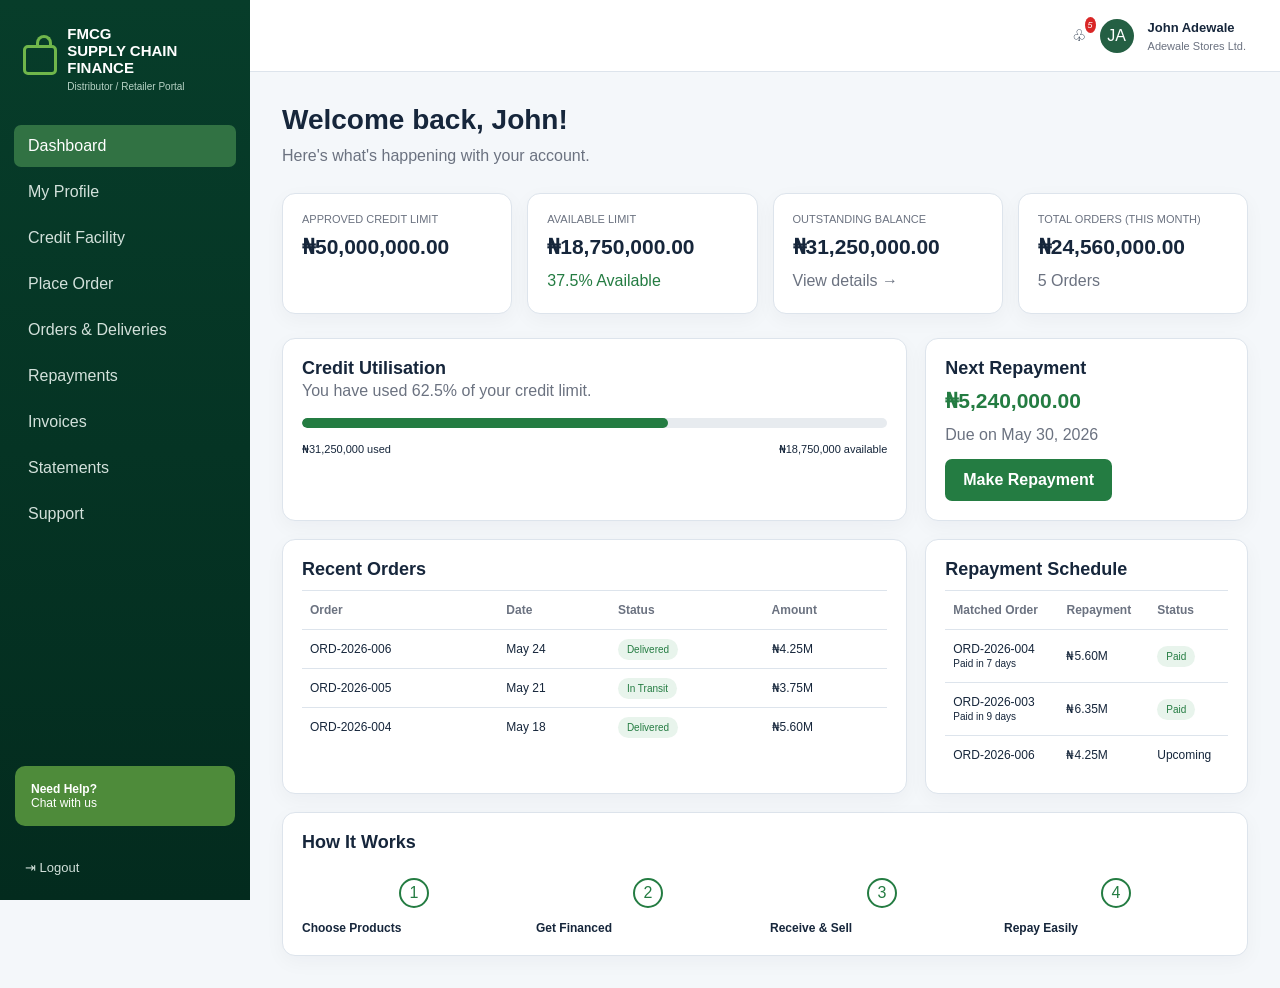
==== commit 50336db5: "Update distributor.html" ====
--- a/distributor.html
+++ b/distributor.html
@@ -9,14 +9,14 @@
 const app=document.getElementById('app');const pages={dashboard:'Dashboard',profile:'My Profile',credit:'Credit Facility',order:'Place Order',orders:'Orders & Deliveries',repayments:'Repayments',invoices:'Invoices',statements:'Statements',support:'Support'};let current='dashboard';
 function layout(content){app.innerHTML=`<aside class="side" id="side"><div class="logo"><div class="logo-mark"></div><div><h2>FMCG<br>SUPPLY CHAIN FINANCE</h2><p>Distributor / Retailer Portal</p></div></div>${Object.entries(pages).map(([k,v])=>`<button class="nav ${current===k?'active':''}" onclick="go('${k}')">${v}</button>`).join('')}<div class="help"><b>Need Help?</b><br><span>Chat with us</span></div><div class="logout" onclick="alert('Prototype logout action')">⇥ Logout</div></aside><main class="main"><header class="top"><button class="menu" onclick="document.getElementById('side').classList.toggle('open')">☰</button><div style="margin-left:auto" class="profile"><div class="bell">♧<i>5</i></div><div class="person">JA</div><div><b style="font-size:13px">John Adewale</b><br><span style="font-size:11px;color:var(--muted)">Adewale Stores Ltd.</span></div></div></header><section class="content">${content}</section></main>`}
 function go(p){current=p;render();window.scrollTo({top:0,behavior:'smooth'})}
-function dashboard(){layout(`<h1>Welcome back, John!</h1><p>Here's what's happening with your account.</p><div class="cards">${[['APPROVED CREDIT LIMIT','₦50,000,000.00',''],['AVAILABLE LIMIT','₦18,750,000.00','37.5% Available'],['OUTSTANDING BALANCE','₦31,250,000.00','View details →'],['TOTAL ORDERS (THIS MONTH)','₦24,560,000.00','5 Orders']].map(x=>`<div class="card"><div class="label">${x[0]}</div><div class="value">${x[1]}</div><p class="${x[2].includes('%')?'green':''}">${x[2]}</p></div>`).join('')}</div><div class="grid"><div class="card"><h2>Credit Utilisation</h2><p>You have used 62.5% of your credit limit.</p><div class="progress"><span style="width:62.5%"></span></div><div style="display:flex;justify-content:space-between;font-size:11px"><span>₦31,250,000 used</span><span>₦18,750,000 available</span></div></div><div class="card"><h2>Next Repayment</h2><div class="value green">₦5,240,000.00</div><p>Due on May 30, 2025</p><button class="btn" style="margin-top:12px" onclick="go('repayments')">Make Repayment</button></div></div><div class="grid"><div class="card"><h2>Recent Orders</h2><table class="table"><thead><tr><th>Order</th><th>Date</th><th>Status</th><th>Amount</th></tr></thead><tbody><tr><td>ORD-2025-006</td><td>May 24</td><td><span class="badge">Delivered</span></td><td>₦4.25M</td></tr><tr><td>ORD-2025-005</td><td>May 21</td><td><span class="badge">In Transit</span></td><td>₦3.75M</td></tr><tr><td>ORD-2025-004</td><td>May 18</td><td><span class="badge">Delivered</span></td><td>₦5.60M</td></tr></tbody></table></div><div class="card"><h2>Repayment Schedule</h2><table class="table"><thead><tr><th>Matched Order</th><th>Repayment</th><th>Status</th></tr></thead><tbody><tr><td>ORD-2025-004<br><small>Paid in 7 days</small></td><td>₦5.60M</td><td><span class="badge">Paid</span></td></tr><tr><td>ORD-2025-003<br><small>Paid in 9 days</small></td><td>₦6.35M</td><td><span class="badge">Paid</span></td></tr><tr><td>ORD-2025-006</td><td>₦4.25M</td><td>Upcoming</td></tr></tbody></table></div></div><div class="card" style="margin-top:18px"><h2>How It Works</h2><div class="timeline">${[['1','Choose Products'],['2','Get Financed'],['3','Receive & Sell'],['4','Repay Easily']].map(x=>`<div><div class="num">${x[0]}</div><b style="font-size:12px">${x[1]}</b></div>`).join('')}</div></div>`)}
+function dashboard(){layout(`<h1>Welcome back, John!</h1><p>Here's what's happening with your account.</p><div class="cards">${[['APPROVED CREDIT LIMIT','₦50,000,000.00',''],['AVAILABLE LIMIT','₦18,750,000.00','37.5% Available'],['OUTSTANDING BALANCE','₦31,250,000.00','View details →'],['TOTAL ORDERS (THIS MONTH)','₦24,560,000.00','5 Orders']].map(x=>`<div class="card"><div class="label">${x[0]}</div><div class="value">${x[1]}</div><p class="${x[2].includes('%')?'green':''}">${x[2]}</p></div>`).join('')}</div><div class="grid"><div class="card"><h2>Credit Utilisation</h2><p>You have used 62.5% of your credit limit.</p><div class="progress"><span style="width:62.5%"></span></div><div style="display:flex;justify-content:space-between;font-size:11px"><span>₦31,250,000 used</span><span>₦18,750,000 available</span></div></div><div class="card"><h2>Next Repayment</h2><div class="value green">₦5,240,000.00</div><p>Due on May 30, 2026</p><button class="btn" style="margin-top:12px" onclick="go('repayments')">Make Repayment</button></div></div><div class="grid"><div class="card"><h2>Recent Orders</h2><table class="table"><thead><tr><th>Order</th><th>Date</th><th>Status</th><th>Amount</th></tr></thead><tbody><tr><td>ORD-2026-006</td><td>May 24</td><td><span class="badge">Delivered</span></td><td>₦4.25M</td></tr><tr><td>ORD-2026-005</td><td>May 21</td><td><span class="badge">In Transit</span></td><td>₦3.75M</td></tr><tr><td>ORD-2026-004</td><td>May 18</td><td><span class="badge">Delivered</span></td><td>₦5.60M</td></tr></tbody></table></div><div class="card"><h2>Repayment Schedule</h2><table class="table"><thead><tr><th>Matched Order</th><th>Repayment</th><th>Status</th></tr></thead><tbody><tr><td>ORD-2026-004<br><small>Paid in 7 days</small></td><td>₦5.60M</td><td><span class="badge">Paid</span></td></tr><tr><td>ORD-2026-003<br><small>Paid in 9 days</small></td><td>₦6.35M</td><td><span class="badge">Paid</span></td></tr><tr><td>ORD-2026-006</td><td>₦4.25M</td><td>Upcoming</td></tr></tbody></table></div></div><div class="card" style="margin-top:18px"><h2>How It Works</h2><div class="timeline">${[['1','Choose Products'],['2','Get Financed'],['3','Receive & Sell'],['4','Repay Easily']].map(x=>`<div><div class="num">${x[0]}</div><b style="font-size:12px">${x[1]}</b></div>`).join('')}</div></div>`)}
 function profile(){layout(`<div class="pagehead"><div><h1>My Profile</h1><p>Manage your business and account information.</p></div><button class="btn">Save Changes</button></div><div class="grid"><div class="card"><h2>Adewale Stores Ltd.</h2><div class="formgrid"><div><label>Contact Name</label><input value="John Adewale"></div><div><label>Phone Number</label><input value="+234 803 000 0000"></div><div><label>Email</label><input value="john@adewalestores.com"></div><div><label>Business Location</label><input value="Lagos, Nigeria"></div></div></div><div class="card"><h2>Account Status</h2><div class="value green">Verified</div><p>KYC and distributor onboarding successfully completed.</p></div></div>`)}
-function credit(){layout(`<div class="pagehead"><div><h1>Credit Facility</h1><p>View your facility, utilisation and available funding.</p></div></div><div class="cards">${[['APPROVED LIMIT','₦50,000,000',''],['USED FACILITY','₦31,250,000','62.5% utilised'],['AVAILABLE LIMIT','₦18,750,000','Ready to support new orders'],['NEXT REVIEW','June 30, 2025','']].map(x=>`<div class="card"><div class="label">${x[0]}</div><div class="value">${x[1]}</div><p>${x[2]}</p></div>`).join('')}</div><div class="card"><h2>Facility Utilisation</h2><div class="progress"><span style="width:62.5%"></span></div><p>Keep repayments timely to maintain strong facility availability.</p></div>`)}
-function order(){layout(`<div class="pagehead"><div><h1>Place Order</h1><p>Create a new stock order and request financing.</p></div><button class="btn orangebtn" onclick="alert('Order submitted for prototype review')">Submit Order</button></div><div class="card"><div class="formgrid"><div><label>Product Category</label><select><option>AfriSnacks Core Products</option><option>Premium Range</option></select></div><div><label>Order Value</label><input value="₦4,250,000"></div><div><label>Requested Delivery Date</label><input type="date" value="2025-06-02"></div><div><label>Financing Option</label><select><option>Use Available Credit</option></select></div></div></div><div class="card" style="margin-top:18px"><h2>Order Summary</h2><p style="margin-top:10px">Financing is subject to available credit and order approval.</p></div>`)}
-function orders(){layout(`<div class="pagehead"><div><h1>Orders & Deliveries</h1><p>Track current and completed AfriSnacks orders.</p></div><button class="btn" onclick="go('order')">Place New Order</button></div><div class="card"><table class="table"><thead><tr><th>Order</th><th>Date</th><th>Delivery</th><th>Amount</th><th>Repayment Link</th></tr></thead><tbody><tr><td>ORD-2025-006</td><td>May 24</td><td><span class="badge">Delivered</span></td><td>₦4.25M</td><td>Upcoming</td></tr><tr><td>ORD-2025-005</td><td>May 21</td><td><span class="badge">In Transit</span></td><td>₦3.75M</td><td>Pending delivery</td></tr><tr><td>ORD-2025-004</td><td>May 18</td><td><span class="badge">Delivered</span></td><td>₦5.60M</td><td class="green">Paid in 7 days</td></tr><tr><td>ORD-2025-003</td><td>May 15</td><td><span class="badge">Delivered</span></td><td>₦6.35M</td><td class="green">Paid in 9 days</td></tr></tbody></table></div>`)}
-function repayments(){layout(`<div class="pagehead"><div><h1>Repayments</h1><p>Repayments are matched directly to financed orders.</p></div><button class="btn">Make Repayment</button></div><div class="cards">${[['PAID THIS MONTH','₦11,950,000',''],['AVERAGE REPAYMENT TIME','8 DAYS','Within 10-day target'],['UPCOMING','₦4,250,000','ORD-2025-006'],['ON-TIME RATE','100%','']].map(x=>`<div class="card"><div class="label">${x[0]}</div><div class="value ${x[1].includes('DAYS')?'green':''}">${x[1]}</div><p>${x[2]}</p></div>`).join('')}</div><div class="card"><h2>Order-Matched Repayment Schedule</h2><table class="table"><thead><tr><th>Order</th><th>Order Date</th><th>Repayment Date</th><th>Amount</th><th>Time Taken</th><th>Status</th></tr></thead><tbody><tr><td>ORD-2025-004</td><td>May 18</td><td>May 25</td><td>₦5.60M</td><td class="green">7 days</td><td><span class="badge">Paid</span></td></tr><tr><td>ORD-2025-003</td><td>May 15</td><td>May 24</td><td>₦6.35M</td><td class="green">9 days</td><td><span class="badge">Paid</span></td></tr><tr><td>ORD-2025-006</td><td>May 24</td><td>May 30</td><td>₦4.25M</td><td>Due in 6 days</td><td>Upcoming</td></tr></tbody></table></div>`)}
-function invoices(){layout(`<div class="pagehead"><div><h1>Invoices</h1><p>Review invoices generated for financed and completed orders.</p></div></div><div class="card"><table class="table"><thead><tr><th>Invoice</th><th>Order</th><th>Amount</th><th>Due Date</th><th>Status</th></tr></thead><tbody><tr><td>INV-2025-206</td><td>ORD-2025-006</td><td>₦4.25M</td><td>May 30</td><td>Open</td></tr><tr><td>INV-2025-204</td><td>ORD-2025-004</td><td>₦5.60M</td><td>May 25</td><td><span class="badge">Paid</span></td></tr><tr><td>INV-2025-203</td><td>ORD-2025-003</td><td>₦6.35M</td><td>May 24</td><td><span class="badge">Paid</span></td></tr></tbody></table></div>`)}
-function statements(){layout(`<div class="pagehead"><div><h1>Statements</h1><p>Account activity and facility movement.</p></div><button class="btn">Download Statement</button></div><div class="card"><table class="table"><thead><tr><th>Date</th><th>Description</th><th>Debit</th><th>Credit</th><th>Balance</th></tr></thead><tbody><tr><td>May 25</td><td>Repayment: ORD-2025-004</td><td>₦5.60M</td><td>-</td><td>₦31.25M</td></tr><tr><td>May 24</td><td>Financing: ORD-2025-006</td><td>-</td><td>₦4.25M</td><td>₦36.85M</td></tr><tr><td>May 24</td><td>Repayment: ORD-2025-003</td><td>₦6.35M</td><td>-</td><td>₦32.60M</td></tr></tbody></table></div>`)}
+function credit(){layout(`<div class="pagehead"><div><h1>Credit Facility</h1><p>View your facility, utilisation and available funding.</p></div></div><div class="cards">${[['APPROVED LIMIT','₦50,000,000',''],['USED FACILITY','₦31,250,000','62.5% utilised'],['AVAILABLE LIMIT','₦18,750,000','Ready to support new orders'],['NEXT REVIEW','June 30, 2026','']].map(x=>`<div class="card"><div class="label">${x[0]}</div><div class="value">${x[1]}</div><p>${x[2]}</p></div>`).join('')}</div><div class="card"><h2>Facility Utilisation</h2><div class="progress"><span style="width:62.5%"></span></div><p>Keep repayments timely to maintain strong facility availability.</p></div>`)}
+function order(){layout(`<div class="pagehead"><div><h1>Place Order</h1><p>Create a new stock order and request financing.</p></div><button class="btn orangebtn" onclick="alert('Order submitted for prototype review')">Submit Order</button></div><div class="card"><div class="formgrid"><div><label>Product Category</label><select><option>AfriSnacks Core Products</option><option>Premium Range</option></select></div><div><label>Order Value</label><input value="₦4,250,000"></div><div><label>Requested Delivery Date</label><input type="date" value="2026-06-02"></div><div><label>Financing Option</label><select><option>Use Available Credit</option></select></div></div></div><div class="card" style="margin-top:18px"><h2>Order Summary</h2><p style="margin-top:10px">Financing is subject to available credit and order approval.</p></div>`)}
+function orders(){layout(`<div class="pagehead"><div><h1>Orders & Deliveries</h1><p>Track current and completed AfriSnacks orders.</p></div><button class="btn" onclick="go('order')">Place New Order</button></div><div class="card"><table class="table"><thead><tr><th>Order</th><th>Date</th><th>Delivery</th><th>Amount</th><th>Repayment Link</th></tr></thead><tbody><tr><td>ORD-2026-006</td><td>May 24</td><td><span class="badge">Delivered</span></td><td>₦4.25M</td><td>Upcoming</td></tr><tr><td>ORD-2026-005</td><td>May 21</td><td><span class="badge">In Transit</span></td><td>₦3.75M</td><td>Pending delivery</td></tr><tr><td>ORD-2026-004</td><td>May 18</td><td><span class="badge">Delivered</span></td><td>₦5.60M</td><td class="green">Paid in 7 days</td></tr><tr><td>ORD-2026-003</td><td>May 15</td><td><span class="badge">Delivered</span></td><td>₦6.35M</td><td class="green">Paid in 9 days</td></tr></tbody></table></div>`)}
+function repayments(){layout(`<div class="pagehead"><div><h1>Repayments</h1><p>Repayments are matched directly to financed orders.</p></div><button class="btn">Make Repayment</button></div><div class="cards">${[['PAID THIS MONTH','₦11,950,000',''],['AVERAGE REPAYMENT TIME','8 DAYS','Within 10-day target'],['UPCOMING','₦4,250,000','ORD-2026-006'],['ON-TIME RATE','100%','']].map(x=>`<div class="card"><div class="label">${x[0]}</div><div class="value ${x[1].includes('DAYS')?'green':''}">${x[1]}</div><p>${x[2]}</p></div>`).join('')}</div><div class="card"><h2>Order-Matched Repayment Schedule</h2><table class="table"><thead><tr><th>Order</th><th>Order Date</th><th>Repayment Date</th><th>Amount</th><th>Time Taken</th><th>Status</th></tr></thead><tbody><tr><td>ORD-2026-004</td><td>May 18</td><td>May 25</td><td>₦5.60M</td><td class="green">7 days</td><td><span class="badge">Paid</span></td></tr><tr><td>ORD-2026-003</td><td>May 15</td><td>May 24</td><td>₦6.35M</td><td class="green">9 days</td><td><span class="badge">Paid</span></td></tr><tr><td>ORD-2026-006</td><td>May 24</td><td>May 30</td><td>₦4.25M</td><td>Due in 6 days</td><td>Upcoming</td></tr></tbody></table></div>`)}
+function invoices(){layout(`<div class="pagehead"><div><h1>Invoices</h1><p>Review invoices generated for financed and completed orders.</p></div></div><div class="card"><table class="table"><thead><tr><th>Invoice</th><th>Order</th><th>Amount</th><th>Due Date</th><th>Status</th></tr></thead><tbody><tr><td>INV-2026-206</td><td>ORD-2026-006</td><td>₦4.25M</td><td>May 30</td><td>Open</td></tr><tr><td>INV-2026-204</td><td>ORD-2026-004</td><td>₦5.60M</td><td>May 25</td><td><span class="badge">Paid</span></td></tr><tr><td>INV-2026-203</td><td>ORD-2026-003</td><td>₦6.35M</td><td>May 24</td><td><span class="badge">Paid</span></td></tr></tbody></table></div>`)}
+function statements(){layout(`<div class="pagehead"><div><h1>Statements</h1><p>Account activity and facility movement.</p></div><button class="btn">Download Statement</button></div><div class="card"><table class="table"><thead><tr><th>Date</th><th>Description</th><th>Debit</th><th>Credit</th><th>Balance</th></tr></thead><tbody><tr><td>May 25</td><td>Repayment: ORD-2026-004</td><td>₦5.60M</td><td>-</td><td>₦31.25M</td></tr><tr><td>May 24</td><td>Financing: ORD-2026-006</td><td>-</td><td>₦4.25M</td><td>₦36.85M</td></tr><tr><td>May 24</td><td>Repayment: ORD-2026-003</td><td>₦6.35M</td><td>-</td><td>₦32.60M</td></tr></tbody></table></div>`)}
 function support(){layout(`<div class="pagehead"><div><h1>Support</h1><p>Get help with orders, financing or repayments.</p></div></div><div class="grid"><div class="card"><h2>Send a Support Request</h2><div class="formgrid"><div><label>Topic</label><select><option>Order & Delivery</option><option>Credit Facility</option><option>Repayment</option></select></div><div><label>Priority</label><select><option>Normal</option><option>Urgent</option></select></div></div><textarea style="width:100%;height:120px;margin-top:15px;padding:12px;border:1px solid var(--line);border-radius:7px" placeholder="Describe your request"></textarea><br><button class="btn" style="margin-top:12px">Submit Request</button></div><div class="card"><h2>Need immediate help?</h2><p style="margin-top:12px">Our supply chain finance support team is available to assist with account and transaction enquiries.</p><div class="value green" style="font-size:16px">Chat with Support</div></div></div>`)}
 function render(){({dashboard,profile,credit,order,orders,repayments,invoices,statements,support})[current]()}render();
 </script></body></html>
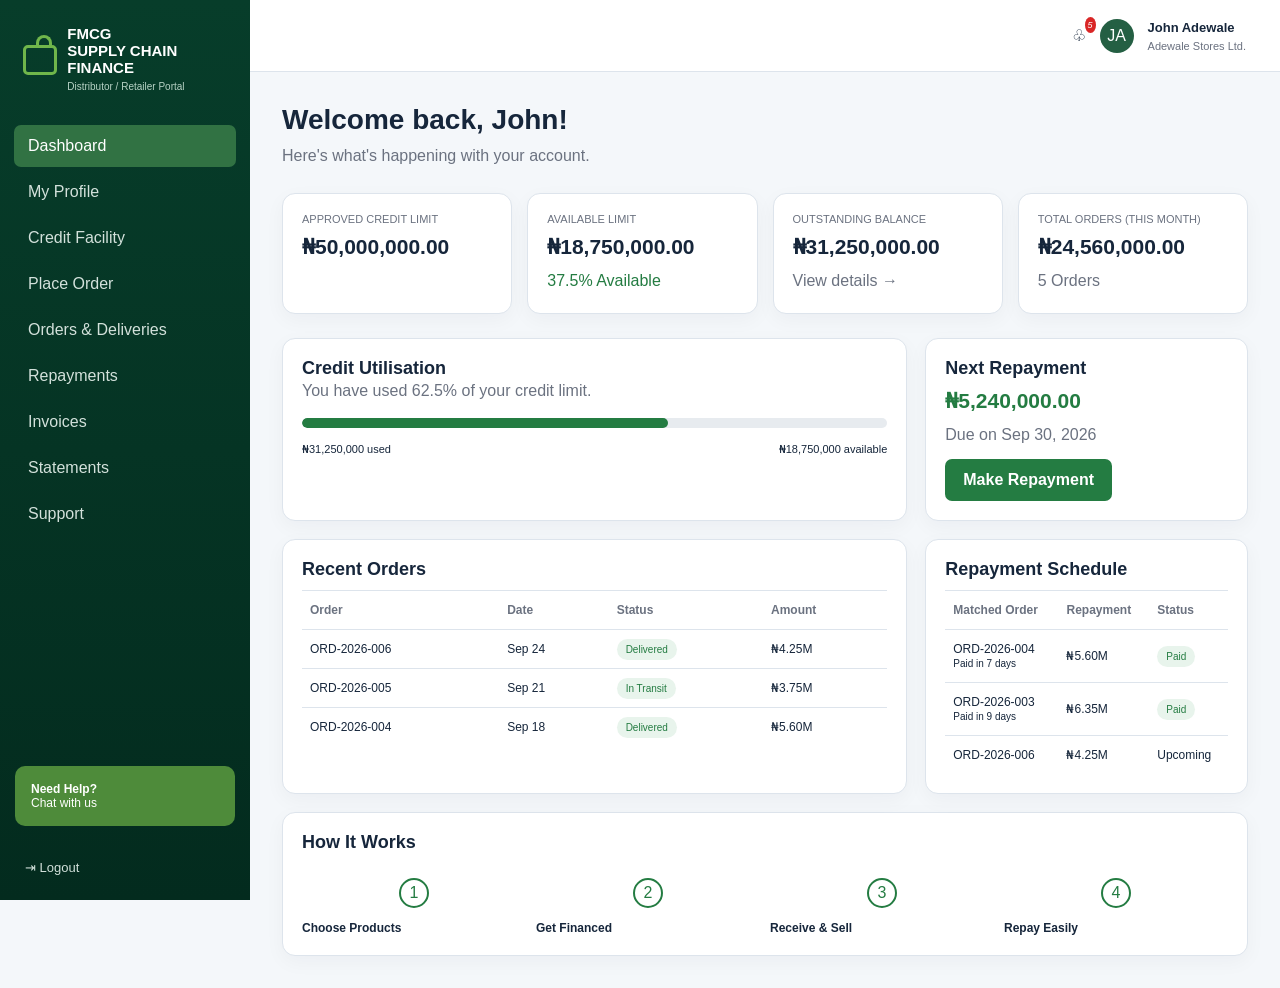
==== commit b97c2d10: "Update distributor.html" ====
--- a/distributor.html
+++ b/distributor.html
@@ -9,14 +9,14 @@
 const app=document.getElementById('app');const pages={dashboard:'Dashboard',profile:'My Profile',credit:'Credit Facility',order:'Place Order',orders:'Orders & Deliveries',repayments:'Repayments',invoices:'Invoices',statements:'Statements',support:'Support'};let current='dashboard';
 function layout(content){app.innerHTML=`<aside class="side" id="side"><div class="logo"><div class="logo-mark"></div><div><h2>FMCG<br>SUPPLY CHAIN FINANCE</h2><p>Distributor / Retailer Portal</p></div></div>${Object.entries(pages).map(([k,v])=>`<button class="nav ${current===k?'active':''}" onclick="go('${k}')">${v}</button>`).join('')}<div class="help"><b>Need Help?</b><br><span>Chat with us</span></div><div class="logout" onclick="alert('Prototype logout action')">⇥ Logout</div></aside><main class="main"><header class="top"><button class="menu" onclick="document.getElementById('side').classList.toggle('open')">☰</button><div style="margin-left:auto" class="profile"><div class="bell">♧<i>5</i></div><div class="person">JA</div><div><b style="font-size:13px">John Adewale</b><br><span style="font-size:11px;color:var(--muted)">Adewale Stores Ltd.</span></div></div></header><section class="content">${content}</section></main>`}
 function go(p){current=p;render();window.scrollTo({top:0,behavior:'smooth'})}
-function dashboard(){layout(`<h1>Welcome back, John!</h1><p>Here's what's happening with your account.</p><div class="cards">${[['APPROVED CREDIT LIMIT','₦50,000,000.00',''],['AVAILABLE LIMIT','₦18,750,000.00','37.5% Available'],['OUTSTANDING BALANCE','₦31,250,000.00','View details →'],['TOTAL ORDERS (THIS MONTH)','₦24,560,000.00','5 Orders']].map(x=>`<div class="card"><div class="label">${x[0]}</div><div class="value">${x[1]}</div><p class="${x[2].includes('%')?'green':''}">${x[2]}</p></div>`).join('')}</div><div class="grid"><div class="card"><h2>Credit Utilisation</h2><p>You have used 62.5% of your credit limit.</p><div class="progress"><span style="width:62.5%"></span></div><div style="display:flex;justify-content:space-between;font-size:11px"><span>₦31,250,000 used</span><span>₦18,750,000 available</span></div></div><div class="card"><h2>Next Repayment</h2><div class="value green">₦5,240,000.00</div><p>Due on May 30, 2026</p><button class="btn" style="margin-top:12px" onclick="go('repayments')">Make Repayment</button></div></div><div class="grid"><div class="card"><h2>Recent Orders</h2><table class="table"><thead><tr><th>Order</th><th>Date</th><th>Status</th><th>Amount</th></tr></thead><tbody><tr><td>ORD-2026-006</td><td>May 24</td><td><span class="badge">Delivered</span></td><td>₦4.25M</td></tr><tr><td>ORD-2026-005</td><td>May 21</td><td><span class="badge">In Transit</span></td><td>₦3.75M</td></tr><tr><td>ORD-2026-004</td><td>May 18</td><td><span class="badge">Delivered</span></td><td>₦5.60M</td></tr></tbody></table></div><div class="card"><h2>Repayment Schedule</h2><table class="table"><thead><tr><th>Matched Order</th><th>Repayment</th><th>Status</th></tr></thead><tbody><tr><td>ORD-2026-004<br><small>Paid in 7 days</small></td><td>₦5.60M</td><td><span class="badge">Paid</span></td></tr><tr><td>ORD-2026-003<br><small>Paid in 9 days</small></td><td>₦6.35M</td><td><span class="badge">Paid</span></td></tr><tr><td>ORD-2026-006</td><td>₦4.25M</td><td>Upcoming</td></tr></tbody></table></div></div><div class="card" style="margin-top:18px"><h2>How It Works</h2><div class="timeline">${[['1','Choose Products'],['2','Get Financed'],['3','Receive & Sell'],['4','Repay Easily']].map(x=>`<div><div class="num">${x[0]}</div><b style="font-size:12px">${x[1]}</b></div>`).join('')}</div></div>`)}
+function dashboard(){layout(`<h1>Welcome back, John!</h1><p>Here's what's happening with your account.</p><div class="cards">${[['APPROVED CREDIT LIMIT','₦50,000,000.00',''],['AVAILABLE LIMIT','₦18,750,000.00','37.5% Available'],['OUTSTANDING BALANCE','₦31,250,000.00','View details →'],['TOTAL ORDERS (THIS MONTH)','₦24,560,000.00','5 Orders']].map(x=>`<div class="card"><div class="label">${x[0]}</div><div class="value">${x[1]}</div><p class="${x[2].includes('%')?'green':''}">${x[2]}</p></div>`).join('')}</div><div class="grid"><div class="card"><h2>Credit Utilisation</h2><p>You have used 62.5% of your credit limit.</p><div class="progress"><span style="width:62.5%"></span></div><div style="display:flex;justify-content:space-between;font-size:11px"><span>₦31,250,000 used</span><span>₦18,750,000 available</span></div></div><div class="card"><h2>Next Repayment</h2><div class="value green">₦5,240,000.00</div><p>Due on Sep 30, 2026</p><button class="btn" style="margin-top:12px" onclick="go('repayments')">Make Repayment</button></div></div><div class="grid"><div class="card"><h2>Recent Orders</h2><table class="table"><thead><tr><th>Order</th><th>Date</th><th>Status</th><th>Amount</th></tr></thead><tbody><tr><td>ORD-2026-006</td><td>Sep 24</td><td><span class="badge">Delivered</span></td><td>₦4.25M</td></tr><tr><td>ORD-2026-005</td><td>Sep 21</td><td><span class="badge">In Transit</span></td><td>₦3.75M</td></tr><tr><td>ORD-2026-004</td><td>Sep 18</td><td><span class="badge">Delivered</span></td><td>₦5.60M</td></tr></tbody></table></div><div class="card"><h2>Repayment Schedule</h2><table class="table"><thead><tr><th>Matched Order</th><th>Repayment</th><th>Status</th></tr></thead><tbody><tr><td>ORD-2026-004<br><small>Paid in 7 days</small></td><td>₦5.60M</td><td><span class="badge">Paid</span></td></tr><tr><td>ORD-2026-003<br><small>Paid in 9 days</small></td><td>₦6.35M</td><td><span class="badge">Paid</span></td></tr><tr><td>ORD-2026-006</td><td>₦4.25M</td><td>Upcoming</td></tr></tbody></table></div></div><div class="card" style="margin-top:18px"><h2>How It Works</h2><div class="timeline">${[['1','Choose Products'],['2','Get Financed'],['3','Receive & Sell'],['4','Repay Easily']].map(x=>`<div><div class="num">${x[0]}</div><b style="font-size:12px">${x[1]}</b></div>`).join('')}</div></div>`)}
 function profile(){layout(`<div class="pagehead"><div><h1>My Profile</h1><p>Manage your business and account information.</p></div><button class="btn">Save Changes</button></div><div class="grid"><div class="card"><h2>Adewale Stores Ltd.</h2><div class="formgrid"><div><label>Contact Name</label><input value="John Adewale"></div><div><label>Phone Number</label><input value="+234 803 000 0000"></div><div><label>Email</label><input value="john@adewalestores.com"></div><div><label>Business Location</label><input value="Lagos, Nigeria"></div></div></div><div class="card"><h2>Account Status</h2><div class="value green">Verified</div><p>KYC and distributor onboarding successfully completed.</p></div></div>`)}
-function credit(){layout(`<div class="pagehead"><div><h1>Credit Facility</h1><p>View your facility, utilisation and available funding.</p></div></div><div class="cards">${[['APPROVED LIMIT','₦50,000,000',''],['USED FACILITY','₦31,250,000','62.5% utilised'],['AVAILABLE LIMIT','₦18,750,000','Ready to support new orders'],['NEXT REVIEW','June 30, 2026','']].map(x=>`<div class="card"><div class="label">${x[0]}</div><div class="value">${x[1]}</div><p>${x[2]}</p></div>`).join('')}</div><div class="card"><h2>Facility Utilisation</h2><div class="progress"><span style="width:62.5%"></span></div><p>Keep repayments timely to maintain strong facility availability.</p></div>`)}
+function credit(){layout(`<div class="pagehead"><div><h1>Credit Facility</h1><p>View your facility, utilisation and available funding.</p></div></div><div class="cards">${[['APPROVED LIMIT','₦50,000,000',''],['USED FACILITY','₦31,250,000','62.5% utilised'],['AVAILABLE LIMIT','₦18,750,000','Ready to support new orders'],['NEXT REVIEW','Aug 30, 2026','']].map(x=>`<div class="card"><div class="label">${x[0]}</div><div class="value">${x[1]}</div><p>${x[2]}</p></div>`).join('')}</div><div class="card"><h2>Facility Utilisation</h2><div class="progress"><span style="width:62.5%"></span></div><p>Keep repayments timely to maintain strong facility availability.</p></div>`)}
 function order(){layout(`<div class="pagehead"><div><h1>Place Order</h1><p>Create a new stock order and request financing.</p></div><button class="btn orangebtn" onclick="alert('Order submitted for prototype review')">Submit Order</button></div><div class="card"><div class="formgrid"><div><label>Product Category</label><select><option>AfriSnacks Core Products</option><option>Premium Range</option></select></div><div><label>Order Value</label><input value="₦4,250,000"></div><div><label>Requested Delivery Date</label><input type="date" value="2026-06-02"></div><div><label>Financing Option</label><select><option>Use Available Credit</option></select></div></div></div><div class="card" style="margin-top:18px"><h2>Order Summary</h2><p style="margin-top:10px">Financing is subject to available credit and order approval.</p></div>`)}
-function orders(){layout(`<div class="pagehead"><div><h1>Orders & Deliveries</h1><p>Track current and completed AfriSnacks orders.</p></div><button class="btn" onclick="go('order')">Place New Order</button></div><div class="card"><table class="table"><thead><tr><th>Order</th><th>Date</th><th>Delivery</th><th>Amount</th><th>Repayment Link</th></tr></thead><tbody><tr><td>ORD-2026-006</td><td>May 24</td><td><span class="badge">Delivered</span></td><td>₦4.25M</td><td>Upcoming</td></tr><tr><td>ORD-2026-005</td><td>May 21</td><td><span class="badge">In Transit</span></td><td>₦3.75M</td><td>Pending delivery</td></tr><tr><td>ORD-2026-004</td><td>May 18</td><td><span class="badge">Delivered</span></td><td>₦5.60M</td><td class="green">Paid in 7 days</td></tr><tr><td>ORD-2026-003</td><td>May 15</td><td><span class="badge">Delivered</span></td><td>₦6.35M</td><td class="green">Paid in 9 days</td></tr></tbody></table></div>`)}
-function repayments(){layout(`<div class="pagehead"><div><h1>Repayments</h1><p>Repayments are matched directly to financed orders.</p></div><button class="btn">Make Repayment</button></div><div class="cards">${[['PAID THIS MONTH','₦11,950,000',''],['AVERAGE REPAYMENT TIME','8 DAYS','Within 10-day target'],['UPCOMING','₦4,250,000','ORD-2026-006'],['ON-TIME RATE','100%','']].map(x=>`<div class="card"><div class="label">${x[0]}</div><div class="value ${x[1].includes('DAYS')?'green':''}">${x[1]}</div><p>${x[2]}</p></div>`).join('')}</div><div class="card"><h2>Order-Matched Repayment Schedule</h2><table class="table"><thead><tr><th>Order</th><th>Order Date</th><th>Repayment Date</th><th>Amount</th><th>Time Taken</th><th>Status</th></tr></thead><tbody><tr><td>ORD-2026-004</td><td>May 18</td><td>May 25</td><td>₦5.60M</td><td class="green">7 days</td><td><span class="badge">Paid</span></td></tr><tr><td>ORD-2026-003</td><td>May 15</td><td>May 24</td><td>₦6.35M</td><td class="green">9 days</td><td><span class="badge">Paid</span></td></tr><tr><td>ORD-2026-006</td><td>May 24</td><td>May 30</td><td>₦4.25M</td><td>Due in 6 days</td><td>Upcoming</td></tr></tbody></table></div>`)}
-function invoices(){layout(`<div class="pagehead"><div><h1>Invoices</h1><p>Review invoices generated for financed and completed orders.</p></div></div><div class="card"><table class="table"><thead><tr><th>Invoice</th><th>Order</th><th>Amount</th><th>Due Date</th><th>Status</th></tr></thead><tbody><tr><td>INV-2026-206</td><td>ORD-2026-006</td><td>₦4.25M</td><td>May 30</td><td>Open</td></tr><tr><td>INV-2026-204</td><td>ORD-2026-004</td><td>₦5.60M</td><td>May 25</td><td><span class="badge">Paid</span></td></tr><tr><td>INV-2026-203</td><td>ORD-2026-003</td><td>₦6.35M</td><td>May 24</td><td><span class="badge">Paid</span></td></tr></tbody></table></div>`)}
-function statements(){layout(`<div class="pagehead"><div><h1>Statements</h1><p>Account activity and facility movement.</p></div><button class="btn">Download Statement</button></div><div class="card"><table class="table"><thead><tr><th>Date</th><th>Description</th><th>Debit</th><th>Credit</th><th>Balance</th></tr></thead><tbody><tr><td>May 25</td><td>Repayment: ORD-2026-004</td><td>₦5.60M</td><td>-</td><td>₦31.25M</td></tr><tr><td>May 24</td><td>Financing: ORD-2026-006</td><td>-</td><td>₦4.25M</td><td>₦36.85M</td></tr><tr><td>May 24</td><td>Repayment: ORD-2026-003</td><td>₦6.35M</td><td>-</td><td>₦32.60M</td></tr></tbody></table></div>`)}
+function orders(){layout(`<div class="pagehead"><div><h1>Orders & Deliveries</h1><p>Track current and completed AfriSnacks orders.</p></div><button class="btn" onclick="go('order')">Place New Order</button></div><div class="card"><table class="table"><thead><tr><th>Order</th><th>Date</th><th>Delivery</th><th>Amount</th><th>Repayment Link</th></tr></thead><tbody><tr><td>ORD-2026-006</td><td>Sep 24</td><td><span class="badge">Delivered</span></td><td>₦4.25M</td><td>Upcoming</td></tr><tr><td>ORD-2026-005</td><td>Sep 21</td><td><span class="badge">In Transit</span></td><td>₦3.75M</td><td>Pending delivery</td></tr><tr><td>ORD-2026-004</td><td>Sep 18</td><td><span class="badge">Delivered</span></td><td>₦5.60M</td><td class="green">Paid in 7 days</td></tr><tr><td>ORD-2026-003</td><td>Sep 15</td><td><span class="badge">Delivered</span></td><td>₦6.35M</td><td class="green">Paid in 9 days</td></tr></tbody></table></div>`)}
+function repayments(){layout(`<div class="pagehead"><div><h1>Repayments</h1><p>Repayments are matched directly to financed orders.</p></div><button class="btn">Make Repayment</button></div><div class="cards">${[['PAID THIS MONTH','₦11,950,000',''],['AVERAGE REPAYMENT TIME','8 DAYS','Within 10-day target'],['UPCOMING','₦4,250,000','ORD-2026-006'],['ON-TIME RATE','100%','']].map(x=>`<div class="card"><div class="label">${x[0]}</div><div class="value ${x[1].includes('DAYS')?'green':''}">${x[1]}</div><p>${x[2]}</p></div>`).join('')}</div><div class="card"><h2>Order-Matched Repayment Schedule</h2><table class="table"><thead><tr><th>Order</th><th>Order Date</th><th>Repayment Date</th><th>Amount</th><th>Time Taken</th><th>Status</th></tr></thead><tbody><tr><td>ORD-2026-004</td><td>Sep 18</td><td>Sep 25</td><td>₦5.60M</td><td class="green">7 days</td><td><span class="badge">Paid</span></td></tr><tr><td>ORD-2026-003</td><td>Sep 15</td><td>Sep 24</td><td>₦6.35M</td><td class="green">9 days</td><td><span class="badge">Paid</span></td></tr><tr><td>ORD-2026-006</td><td>Sep 24</td><td>Sep 30</td><td>₦4.25M</td><td>Due in 6 days</td><td>Upcoming</td></tr></tbody></table></div>`)}
+function invoices(){layout(`<div class="pagehead"><div><h1>Invoices</h1><p>Review invoices generated for financed and completed orders.</p></div></div><div class="card"><table class="table"><thead><tr><th>Invoice</th><th>Order</th><th>Amount</th><th>Due Date</th><th>Status</th></tr></thead><tbody><tr><td>INV-2026-206</td><td>ORD-2026-006</td><td>₦4.25M</td><td>Sep 30</td><td>Open</td></tr><tr><td>INV-2026-204</td><td>ORD-2026-004</td><td>₦5.60M</td><td>Sep 25</td><td><span class="badge">Paid</span></td></tr><tr><td>INV-2026-203</td><td>ORD-2026-003</td><td>₦6.35M</td><td>Sep 24</td><td><span class="badge">Paid</span></td></tr></tbody></table></div>`)}
+function statements(){layout(`<div class="pagehead"><div><h1>Statements</h1><p>Account activity and facility movement.</p></div><button class="btn">Download Statement</button></div><div class="card"><table class="table"><thead><tr><th>Date</th><th>Description</th><th>Debit</th><th>Credit</th><th>Balance</th></tr></thead><tbody><tr><td>Sep 25</td><td>Repayment: ORD-2026-004</td><td>₦5.60M</td><td>-</td><td>₦31.25M</td></tr><tr><td>Sep 24</td><td>Financing: ORD-2026-006</td><td>-</td><td>₦4.25M</td><td>₦36.85M</td></tr><tr><td>Sep 24</td><td>Repayment: ORD-2026-003</td><td>₦6.35M</td><td>-</td><td>₦32.60M</td></tr></tbody></table></div>`)}
 function support(){layout(`<div class="pagehead"><div><h1>Support</h1><p>Get help with orders, financing or repayments.</p></div></div><div class="grid"><div class="card"><h2>Send a Support Request</h2><div class="formgrid"><div><label>Topic</label><select><option>Order & Delivery</option><option>Credit Facility</option><option>Repayment</option></select></div><div><label>Priority</label><select><option>Normal</option><option>Urgent</option></select></div></div><textarea style="width:100%;height:120px;margin-top:15px;padding:12px;border:1px solid var(--line);border-radius:7px" placeholder="Describe your request"></textarea><br><button class="btn" style="margin-top:12px">Submit Request</button></div><div class="card"><h2>Need immediate help?</h2><p style="margin-top:12px">Our supply chain finance support team is available to assist with account and transaction enquiries.</p><div class="value green" style="font-size:16px">Chat with Support</div></div></div>`)}
 function render(){({dashboard,profile,credit,order,orders,repayments,invoices,statements,support})[current]()}render();
 </script></body></html>
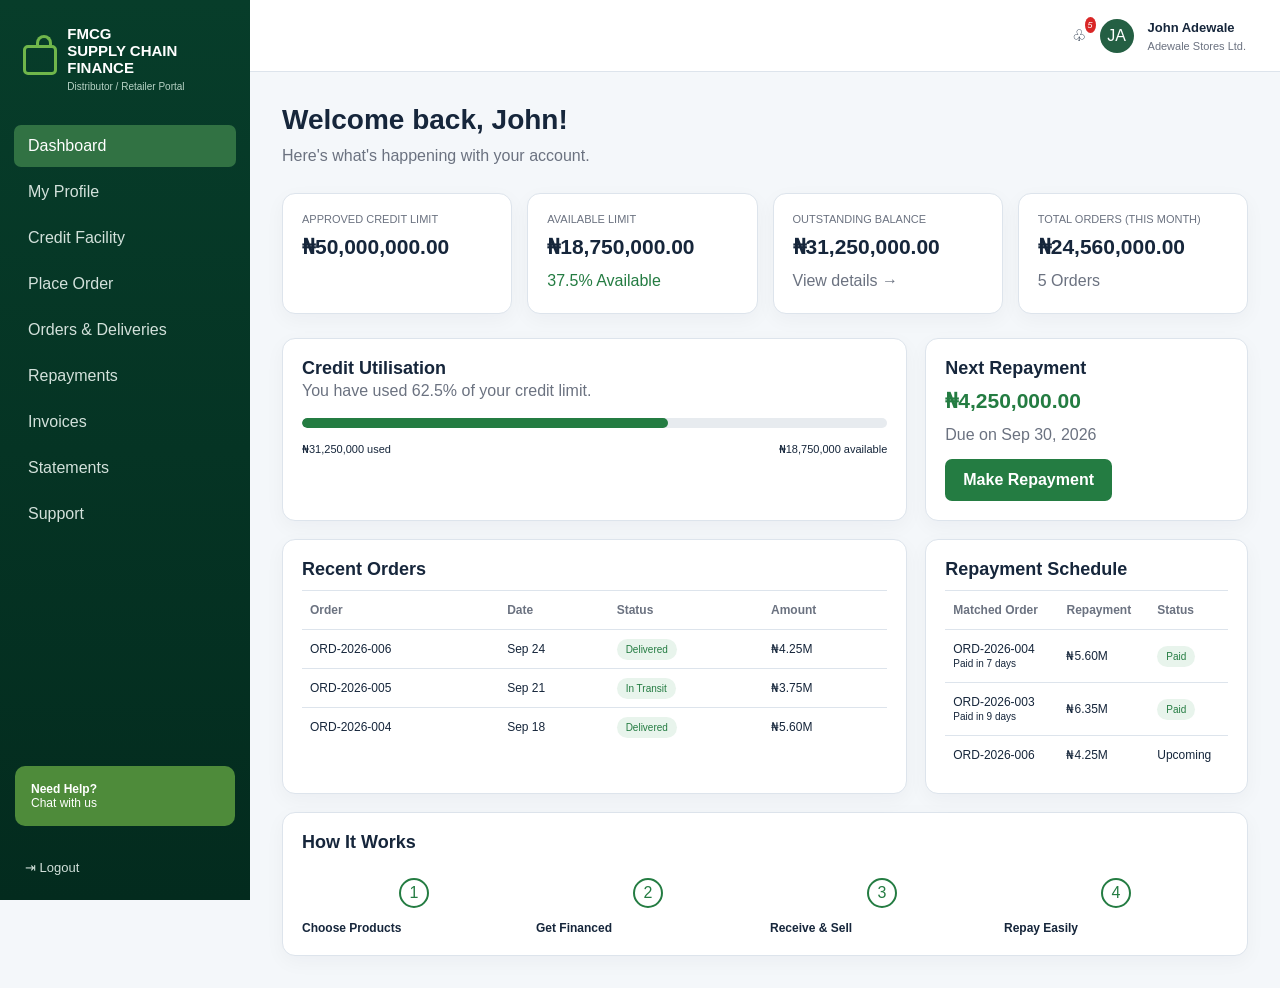
==== commit fafbf56d: "Update distributor.html" ====
--- a/distributor.html
+++ b/distributor.html
@@ -9,7 +9,7 @@
 const app=document.getElementById('app');const pages={dashboard:'Dashboard',profile:'My Profile',credit:'Credit Facility',order:'Place Order',orders:'Orders & Deliveries',repayments:'Repayments',invoices:'Invoices',statements:'Statements',support:'Support'};let current='dashboard';
 function layout(content){app.innerHTML=`<aside class="side" id="side"><div class="logo"><div class="logo-mark"></div><div><h2>FMCG<br>SUPPLY CHAIN FINANCE</h2><p>Distributor / Retailer Portal</p></div></div>${Object.entries(pages).map(([k,v])=>`<button class="nav ${current===k?'active':''}" onclick="go('${k}')">${v}</button>`).join('')}<div class="help"><b>Need Help?</b><br><span>Chat with us</span></div><div class="logout" onclick="alert('Prototype logout action')">⇥ Logout</div></aside><main class="main"><header class="top"><button class="menu" onclick="document.getElementById('side').classList.toggle('open')">☰</button><div style="margin-left:auto" class="profile"><div class="bell">♧<i>5</i></div><div class="person">JA</div><div><b style="font-size:13px">John Adewale</b><br><span style="font-size:11px;color:var(--muted)">Adewale Stores Ltd.</span></div></div></header><section class="content">${content}</section></main>`}
 function go(p){current=p;render();window.scrollTo({top:0,behavior:'smooth'})}
-function dashboard(){layout(`<h1>Welcome back, John!</h1><p>Here's what's happening with your account.</p><div class="cards">${[['APPROVED CREDIT LIMIT','₦50,000,000.00',''],['AVAILABLE LIMIT','₦18,750,000.00','37.5% Available'],['OUTSTANDING BALANCE','₦31,250,000.00','View details →'],['TOTAL ORDERS (THIS MONTH)','₦24,560,000.00','5 Orders']].map(x=>`<div class="card"><div class="label">${x[0]}</div><div class="value">${x[1]}</div><p class="${x[2].includes('%')?'green':''}">${x[2]}</p></div>`).join('')}</div><div class="grid"><div class="card"><h2>Credit Utilisation</h2><p>You have used 62.5% of your credit limit.</p><div class="progress"><span style="width:62.5%"></span></div><div style="display:flex;justify-content:space-between;font-size:11px"><span>₦31,250,000 used</span><span>₦18,750,000 available</span></div></div><div class="card"><h2>Next Repayment</h2><div class="value green">₦5,240,000.00</div><p>Due on Sep 30, 2026</p><button class="btn" style="margin-top:12px" onclick="go('repayments')">Make Repayment</button></div></div><div class="grid"><div class="card"><h2>Recent Orders</h2><table class="table"><thead><tr><th>Order</th><th>Date</th><th>Status</th><th>Amount</th></tr></thead><tbody><tr><td>ORD-2026-006</td><td>Sep 24</td><td><span class="badge">Delivered</span></td><td>₦4.25M</td></tr><tr><td>ORD-2026-005</td><td>Sep 21</td><td><span class="badge">In Transit</span></td><td>₦3.75M</td></tr><tr><td>ORD-2026-004</td><td>Sep 18</td><td><span class="badge">Delivered</span></td><td>₦5.60M</td></tr></tbody></table></div><div class="card"><h2>Repayment Schedule</h2><table class="table"><thead><tr><th>Matched Order</th><th>Repayment</th><th>Status</th></tr></thead><tbody><tr><td>ORD-2026-004<br><small>Paid in 7 days</small></td><td>₦5.60M</td><td><span class="badge">Paid</span></td></tr><tr><td>ORD-2026-003<br><small>Paid in 9 days</small></td><td>₦6.35M</td><td><span class="badge">Paid</span></td></tr><tr><td>ORD-2026-006</td><td>₦4.25M</td><td>Upcoming</td></tr></tbody></table></div></div><div class="card" style="margin-top:18px"><h2>How It Works</h2><div class="timeline">${[['1','Choose Products'],['2','Get Financed'],['3','Receive & Sell'],['4','Repay Easily']].map(x=>`<div><div class="num">${x[0]}</div><b style="font-size:12px">${x[1]}</b></div>`).join('')}</div></div>`)}
+function dashboard(){layout(`<h1>Welcome back, John!</h1><p>Here's what's happening with your account.</p><div class="cards">${[['APPROVED CREDIT LIMIT','₦50,000,000.00',''],['AVAILABLE LIMIT','₦18,750,000.00','37.5% Available'],['OUTSTANDING BALANCE','₦31,250,000.00','View details →'],['TOTAL ORDERS (THIS MONTH)','₦24,560,000.00','5 Orders']].map(x=>`<div class="card"><div class="label">${x[0]}</div><div class="value">${x[1]}</div><p class="${x[2].includes('%')?'green':''}">${x[2]}</p></div>`).join('')}</div><div class="grid"><div class="card"><h2>Credit Utilisation</h2><p>You have used 62.5% of your credit limit.</p><div class="progress"><span style="width:62.5%"></span></div><div style="display:flex;justify-content:space-between;font-size:11px"><span>₦31,250,000 used</span><span>₦18,750,000 available</span></div></div><div class="card"><h2>Next Repayment</h2><div class="value green">₦4,250,000.00</div><p>Due on Sep 30, 2026</p><button class="btn" style="margin-top:12px" onclick="go('repayments')">Make Repayment</button></div></div><div class="grid"><div class="card"><h2>Recent Orders</h2><table class="table"><thead><tr><th>Order</th><th>Date</th><th>Status</th><th>Amount</th></tr></thead><tbody><tr><td>ORD-2026-006</td><td>Sep 24</td><td><span class="badge">Delivered</span></td><td>₦4.25M</td></tr><tr><td>ORD-2026-005</td><td>Sep 21</td><td><span class="badge">In Transit</span></td><td>₦3.75M</td></tr><tr><td>ORD-2026-004</td><td>Sep 18</td><td><span class="badge">Delivered</span></td><td>₦5.60M</td></tr></tbody></table></div><div class="card"><h2>Repayment Schedule</h2><table class="table"><thead><tr><th>Matched Order</th><th>Repayment</th><th>Status</th></tr></thead><tbody><tr><td>ORD-2026-004<br><small>Paid in 7 days</small></td><td>₦5.60M</td><td><span class="badge">Paid</span></td></tr><tr><td>ORD-2026-003<br><small>Paid in 9 days</small></td><td>₦6.35M</td><td><span class="badge">Paid</span></td></tr><tr><td>ORD-2026-006</td><td>₦4.25M</td><td>Upcoming</td></tr></tbody></table></div></div><div class="card" style="margin-top:18px"><h2>How It Works</h2><div class="timeline">${[['1','Choose Products'],['2','Get Financed'],['3','Receive & Sell'],['4','Repay Easily']].map(x=>`<div><div class="num">${x[0]}</div><b style="font-size:12px">${x[1]}</b></div>`).join('')}</div></div>`)}
 function profile(){layout(`<div class="pagehead"><div><h1>My Profile</h1><p>Manage your business and account information.</p></div><button class="btn">Save Changes</button></div><div class="grid"><div class="card"><h2>Adewale Stores Ltd.</h2><div class="formgrid"><div><label>Contact Name</label><input value="John Adewale"></div><div><label>Phone Number</label><input value="+234 803 000 0000"></div><div><label>Email</label><input value="john@adewalestores.com"></div><div><label>Business Location</label><input value="Lagos, Nigeria"></div></div></div><div class="card"><h2>Account Status</h2><div class="value green">Verified</div><p>KYC and distributor onboarding successfully completed.</p></div></div>`)}
 function credit(){layout(`<div class="pagehead"><div><h1>Credit Facility</h1><p>View your facility, utilisation and available funding.</p></div></div><div class="cards">${[['APPROVED LIMIT','₦50,000,000',''],['USED FACILITY','₦31,250,000','62.5% utilised'],['AVAILABLE LIMIT','₦18,750,000','Ready to support new orders'],['NEXT REVIEW','Aug 30, 2026','']].map(x=>`<div class="card"><div class="label">${x[0]}</div><div class="value">${x[1]}</div><p>${x[2]}</p></div>`).join('')}</div><div class="card"><h2>Facility Utilisation</h2><div class="progress"><span style="width:62.5%"></span></div><p>Keep repayments timely to maintain strong facility availability.</p></div>`)}
 function order(){layout(`<div class="pagehead"><div><h1>Place Order</h1><p>Create a new stock order and request financing.</p></div><button class="btn orangebtn" onclick="alert('Order submitted for prototype review')">Submit Order</button></div><div class="card"><div class="formgrid"><div><label>Product Category</label><select><option>AfriSnacks Core Products</option><option>Premium Range</option></select></div><div><label>Order Value</label><input value="₦4,250,000"></div><div><label>Requested Delivery Date</label><input type="date" value="2026-06-02"></div><div><label>Financing Option</label><select><option>Use Available Credit</option></select></div></div></div><div class="card" style="margin-top:18px"><h2>Order Summary</h2><p style="margin-top:10px">Financing is subject to available credit and order approval.</p></div>`)}
